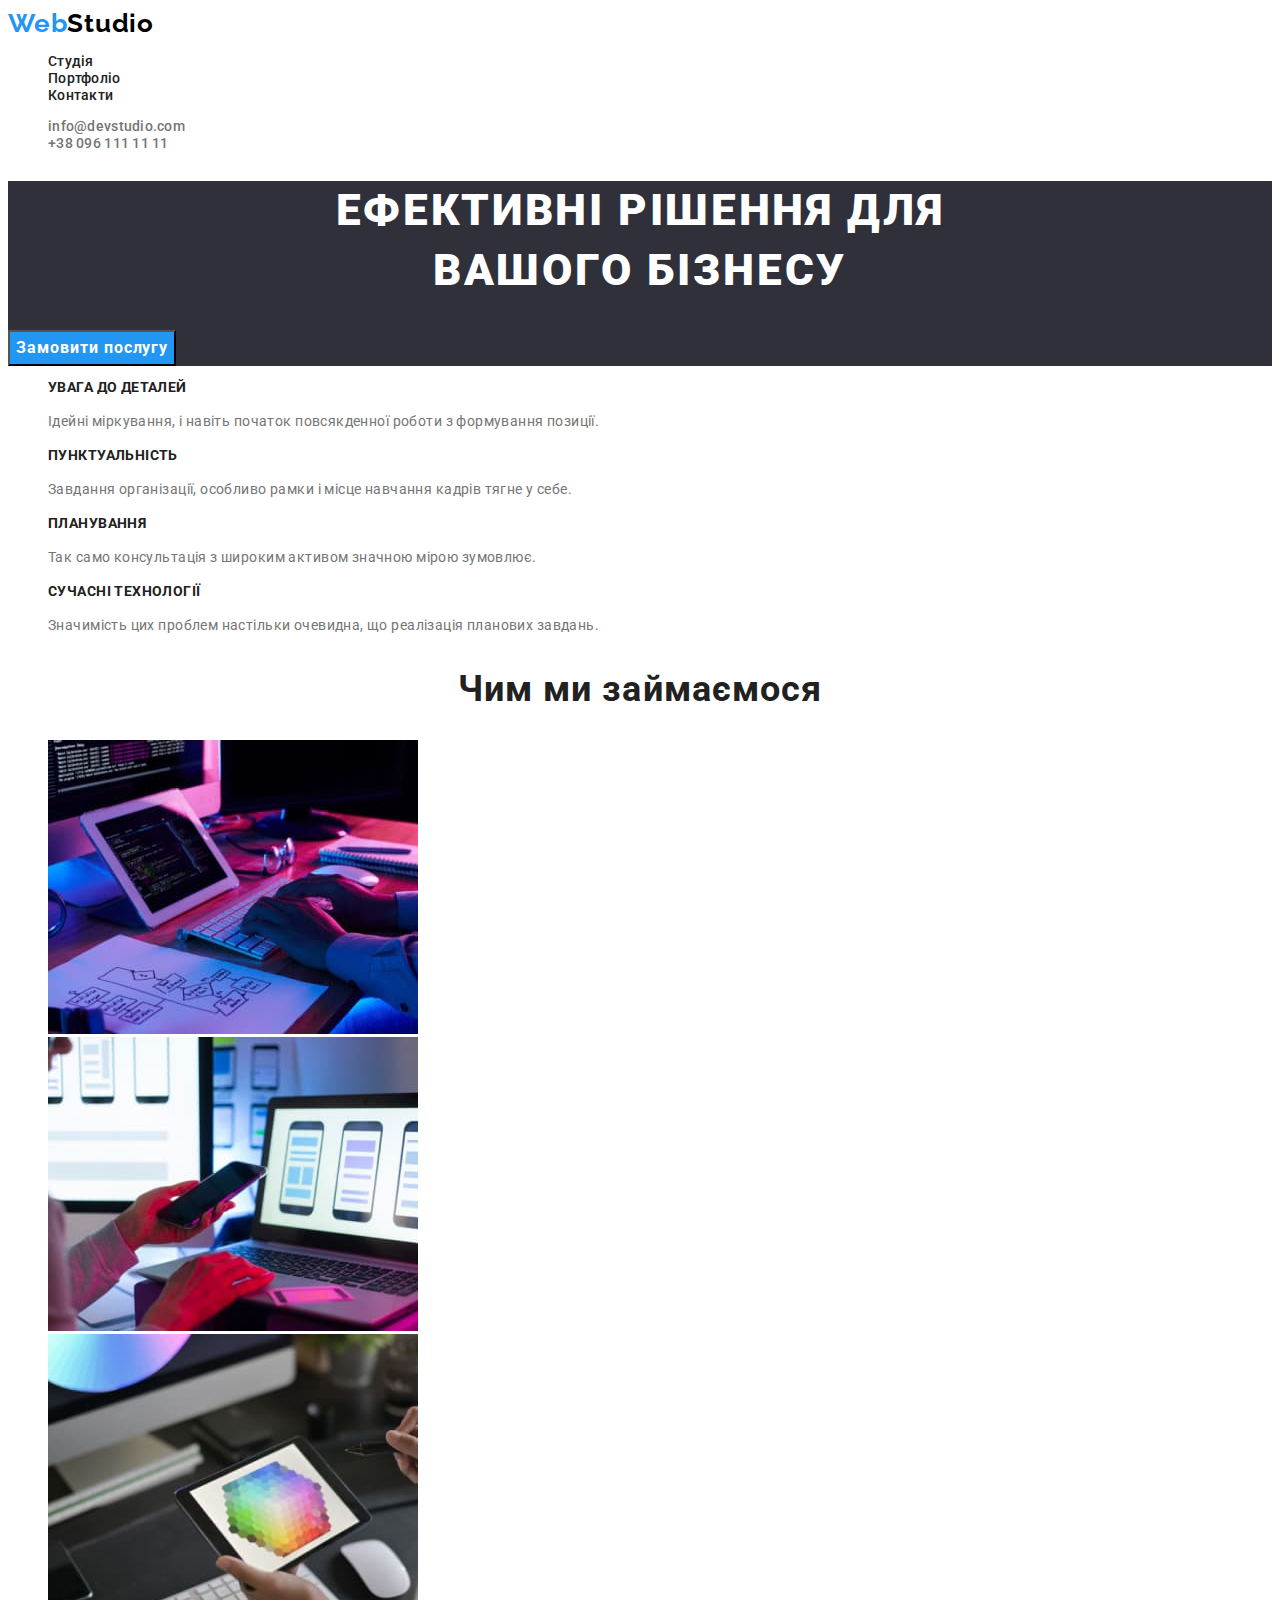
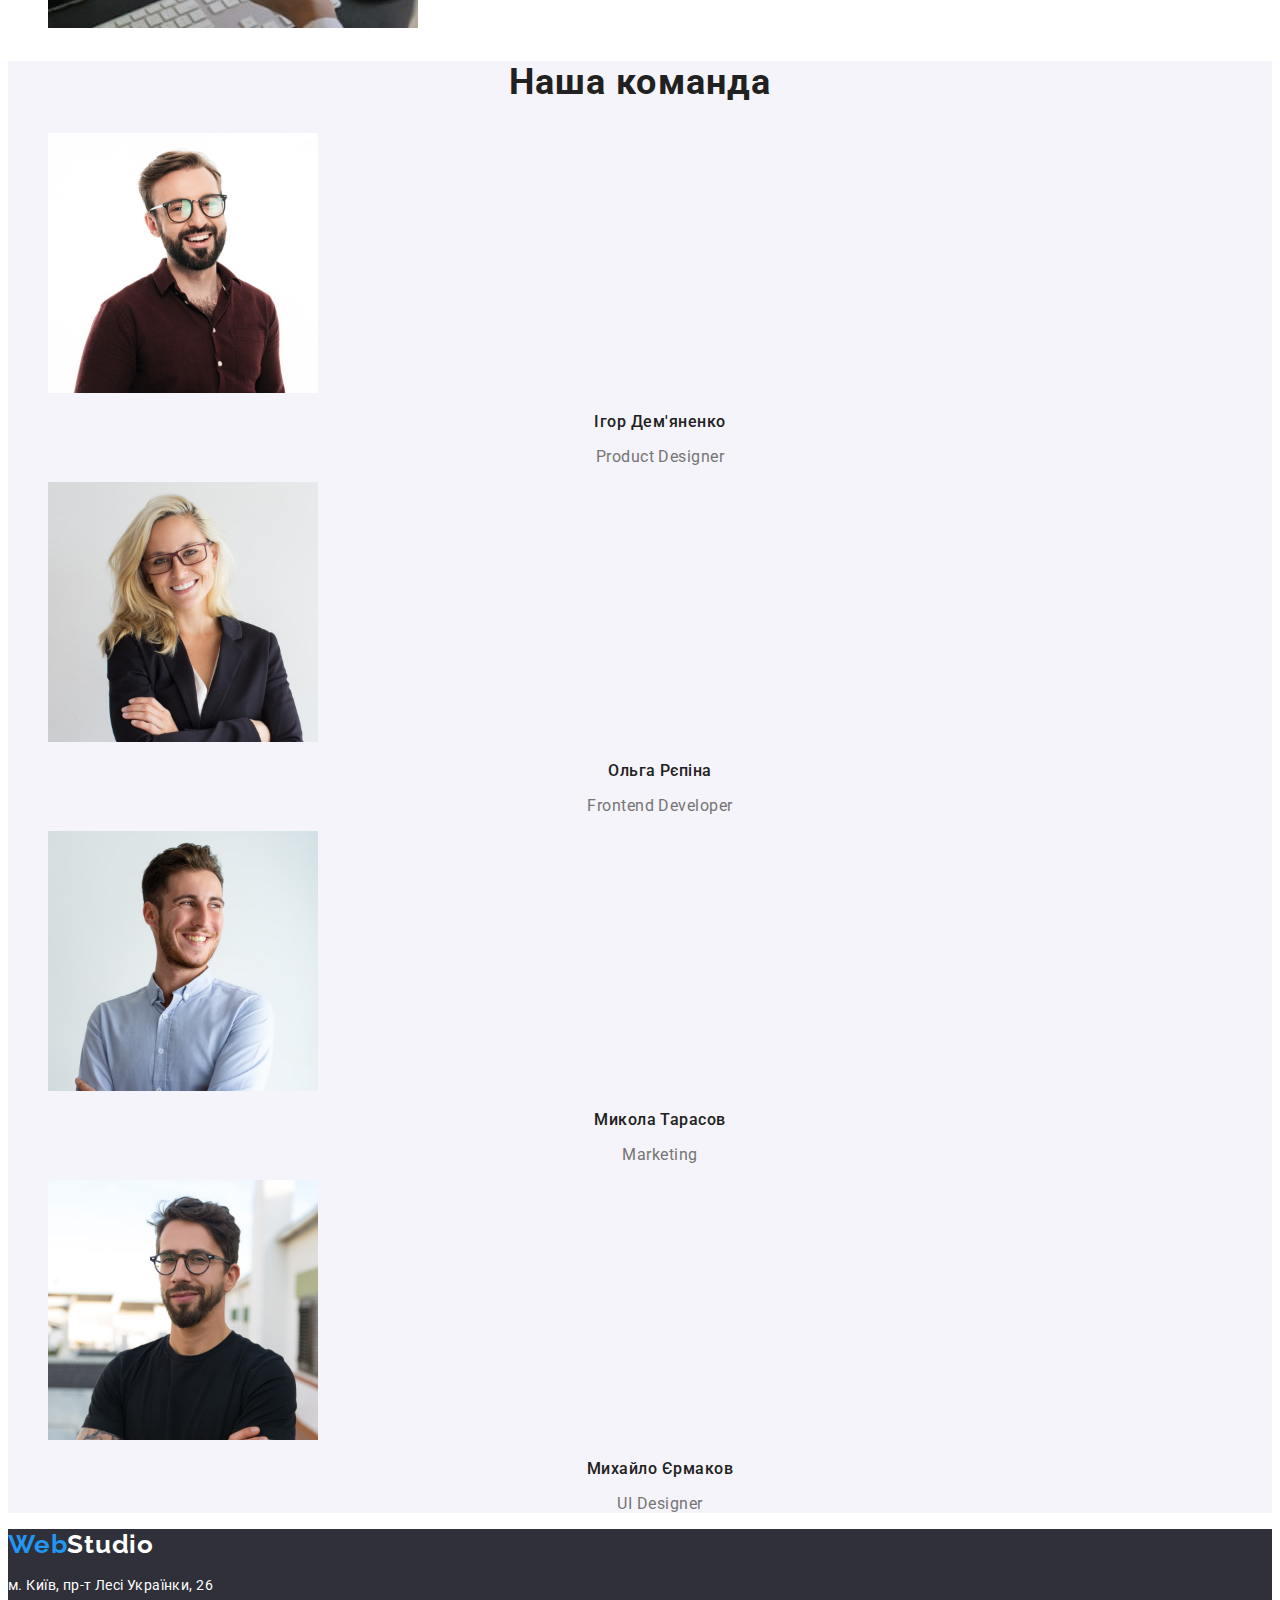
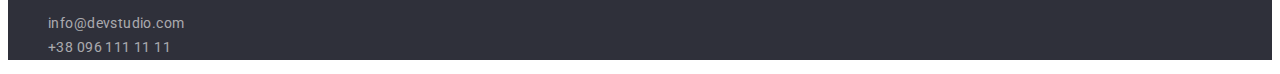
==== index.html @ 92febed6 "Start" ====
<!DOCTYPE html>
<html lang="uk">
  <head>
    <meta charset="UTF-8" />
    <meta http-equiv="X-UA-Compatible" content="IE=edge" />
    <meta name="viewport" content="width=device-width, initial-scale=1.0" />
    <title>Студія</title>
    <link rel="preconnect" href="https://fonts.googleapis.com" />
    <link rel="preconnect" href="https://fonts.gstatic.com" crossorigin />
    <link
      href="https://fonts.googleapis.com/css2?family=Raleway:wght@700&family=Roboto:wght@400;500;700;900&display=swap"
      rel="stylesheet" />
    <link rel="stylesheet" href="./css/styles.css" />
  </head>

  <body>
    <header class="page-header">
      <a href="./index.html" class="logo link-none"
        >Web<span class="logo-header">Studio</span></a
      >
      <nav>
        <ul class="list-none">
          <li>
            <a href="./index.html" class="menu-link link-none">Студія</a>
          </li>
          <li>
            <a href="./portfolio.html" class="menu-link link-none">Портфоліо</a>
          </li>
          <li>
            <a href="" class="menu-link link-none">Контакти</a>
          </li>
        </ul>
      </nav>
      <ul class="list-none">
        <li>
          <a href="mailto:info@devstudio.com" class="header-address link-none"
            >info@devstudio.com</a
          >
        </li>
        <li>
          <a href="tel:+380961111111" class="header-address link-none"
            >+38 096 111 11 11</a
          >
        </li>
      </ul>
    </header>
    <main class="all-background">
      <!--Hero-->
      <section class="hero">
        <h1 class="hero-title">Ефективні рішення для<br />вашого бізнесу</h1>
        <button type="button" class="btn">Замовити послугу</button>
      </section>
      <!--Advantages-->
      <section>
        <h2 class="subject caption-hiden">Переваги</h2>
        <ul class="list-none">
          <li>
            <h3 class="heading">УВАГА ДО ДЕТАЛЕЙ</h3>
            <p class="bs-txt">
              Ідейні міркування, і навіть початок повсякденної роботи з
              формування позиції.
            </p>
          </li>
          <li>
            <h3 class="heading">ПУНКТУАЛЬНІСТЬ</h3>
            <p class="bs-txt">
              Завдання організації, особливо рамки і місце навчання кадрів тягне
              у себе.
            </p>
          </li>
          <li>
            <h3 class="heading">ПЛАНУВАННЯ</h3>
            <p class="bs-txt">
              Так само консультація з широким активом значною мірою зумовлює.
            </p>
          </li>
          <li>
            <h3 class="heading">СУЧАСНІ ТЕХНОЛОГІЇ</h3>
            <p class="bs-txt">
              Значимість цих проблем настільки очевидна, що реалізація планових
              завдань.
            </p>
          </li>
        </ul>
      </section>
      <!--What are we doing-->
      <section>
        <h2 class="subject">Чим ми займаємося</h2>
        <ul class="list-none">
          <li>
            <a href="" class="link-none">
              <img
                src="./images/box1.jpg"
                alt="Розробка програм"
                width="370"
                height="294" />
            </a>
          </li>
          <li>
            <a href="" class="link-none">
              <img
                src="./images/box2.jpg"
                alt="Дизайн та верстка"
                width="370"
                height="294" />
            </a>
          </li>
          <li>
            <a href="" class="link-none">
              <img
                src="./images/box3.jpg"
                alt="Створення оригінальних стилів"
                width="370"
                height="294" />
            </a>
          </li>
        </ul>
      </section>
      <!--Our team-->
      <section class="team">
        <h2 class="subject">Наша команда</h2>
        <ul class="list-none">
          <li>
            <a href="" class="link-none">
              <img
                src="./images/demianenko.jpg"
                alt="Дизайнер проекту Ігор Дем'яненко"
                width="270"
                height="260" />
            </a>
            <h3 class="fio">Ігор Дем'яненко</h3>
            <p class="txt" lang="en">Product Designer</p>
          </li>
          <li>
            <a href="" class="link-none">
              <img
                src="./images/repina.jpg"
                alt="Розробник Ольга Рєпіна"
                width="270"
                height="260" />
            </a>
            <h3 class="fio">Ольга Рєпіна</h3>
            <p class="txt" lang="en">Frontend Developer</p>
          </li>
          <li>
            <a href="" class="link-none">
              <img
                src="./images/tarasov.jpg"
                alt="Маркетолог Микола Тарасов"
                width="270"
                height="260" />
            </a>
            <h3 class="fio">Микола Тарасов</h3>
            <p class="txt" lang="en">Marketing</p>
          </li>
          <li>
            <a href="" class="link-none">
              <img
                src="./images/ermakov.jpg"
                alt="Дизайнер інтерфейсу Михайло Єрмаков"
                width="270"
                height="260" />
            </a>
            <h3 class="fio">Михайло Єрмаков</h3>
            <p class="txt" lang="en">UI Designer</p>
          </li>
        </ul>
      </section>
    </main>
    <footer class="page-footer">
      <a href="./index.html" class="logo link-none"
        >Web<span class="logo-footer">Studio</span></a
      >
      <address>
        <p class="footer-text">м. Київ, пр-т Лесі Українки, 26</p>
        <ul class="list-none">
          <li>
            <a href="mailto:info@devstudio.com" class="footer-link link-none"
              >info@devstudio.com</a
            >
          </li>
          <li>
            <a href="tel:+380961111111" class="footer-link link-none"
              >+38 096 111 11 11</a
            >
          </li>
        </ul>
      </address>
    </footer>
  </body>
</html>
---- css/styles.css ----
:root {
  /* text color */
  --text-color: #757575;
  --text-title-color: #212121;
  --text-alternative-color: #2196f3;
  --text-secondary-alternative-color: #ffffff;
  /* logo color */
  --logo-first-color: #2196f3;
  --logo-secondary-color: #000000;
  --logo-alternative-color: #ffffff;
  /* button color */
  --btn-text-color: #212121;
  --btn-text-alternative-color: #ffffff;
  --btn-background-color: #f5f4fa;
  --btn-background-secondary-color: #2196f3;
  /* link color */
  --link-color: #212121;
  --link-secondary-color: #757575;
  --link-alternative-color: #2196f3;
  --link-secondary-alternative-color: rgba(255, 255, 255, 0.6);
  /* background color */
  --background-color: #ffffff;
  --footer-background-color: #2f303a;
  --team-background-color: #f5f4fa;
}

.list-none {
  list-style: none;
}

.bs-txt {
  line-height: 1.71;
  letter-spacing: 0.03em;
}

.link-none {
  text-decoration: none;
}

body {
  font-family: 'Roboto', sans-serif;
  font-size: 14px;

  color: var(--text-color);
  background-color: var(--background-color);
}

/* Section Header */
.logo {
  font-family: 'Raleway', sans-serif;
  font-weight: 700;
  font-size: 26px;
  line-height: 1.19;
  letter-spacing: 0.03em;

  color: var(--logo-first-color);
}

.logo-header {
  color: var(--logo-secondary-color);
}

.logo-footer {
  color: var(--logo-alternative-color);
}

.menu-link {
  font-weight: 500;
  line-height: 1.14;
  letter-spacing: 0.02em;

  color: var(--link-color);
}

.menu-link:hover,
.menu-link:focus {
  color: var(--link-alternative-color);
}

.header-address {
  font-weight: 500;
  line-height: 1.14;
  letter-spacing: 0.02em;

  color: var(--link-secondary-color);
}

.header-address:hover,
.header-address:focus {
  color: var(--link-alternative-color);
}

/* Section body index.html */
.hero {
  background-color: var(--footer-background-color);
}

.hero-title {
  font-weight: 900;
  font-size: 44px;
  line-height: 1.36;
  letter-spacing: 0.06em;
  text-align: center;
  text-transform: uppercase;

  color: var(--text-secondary-alternative-color);
}

.btn {
  cursor: pointer;

  font-family: inherit;
  font-weight: 700;
  font-size: 16px;
  line-height: 1.88;
  letter-spacing: 0.06em;
  text-align: center;

  color: var(--btn-text-alternative-color);
  background-color: var(--btn-background-secondary-color);
}

.btn:hover,
.btn:focus {
  color: var(--btn-text-color);
  background-color: var(--btn-background-color);
}

.caption-hiden {
  display: none;
}

.subject {
  font-size: 36px;
  line-height: 1.17;
  text-align: center;
}

.heading {
  font-size: 14px;
  line-height: 1.14;
  text-transform: uppercase;
}

.subject,
.heading {
  font-weight: 700;
  letter-spacing: 0.03em;
}

.fio {
  font-weight: 500;
}

.fio,
.txt {
  font-size: 16px;
  line-height: 1.19;
  letter-spacing: 0.03em;
  text-align: center;
}

.subject,
.heading,
.fio {
  color: var(--text-title-color);
}

.team {
  background-color: var(--team-background-color);
}

/* Section body portfolio.html */
.btn-portfolio {
  cursor: pointer;

  font-family: inherit;
  font-weight: 500;
  font-size: 16px;
  line-height: 1.62;
  letter-spacing: 0.03em;
  text-align: center;

  color: var(--btn-text-color);
  background-color: var(--btn-background-color);
}

.btn-portfolio:hover,
.btn-portfolio:focus {
  color: var(--btn-text-alternative-color);
  background-color: var(--btn-background-secondary-color);
}

.card-caption {
  font-weight: 700;
  font-size: 18px;
  line-height: 2;
  letter-spacing: 0.06em;
  color: var(--text-title-color);
}

.card-txt {
  font-size: 16px;
  line-height: 1.88;
  letter-spacing: 0.03em;
}

/* Section Footer */
.page-footer {
  background-color: var(--footer-background-color);
}

.footer-text {
  font-style: normal;
  line-height: 1.71;
  letter-spacing: 0.03em;

  color: var(--text-secondary-alternative-color);
}

.footer-link {
  font-style: normal;
  line-height: 1.71;
  letter-spacing: 0.03em;

  color: var(--link-secondary-alternative-color);
}

.footer-link:hover,
.footer-link:focus {
  color: var(--link-alternative-color);
}
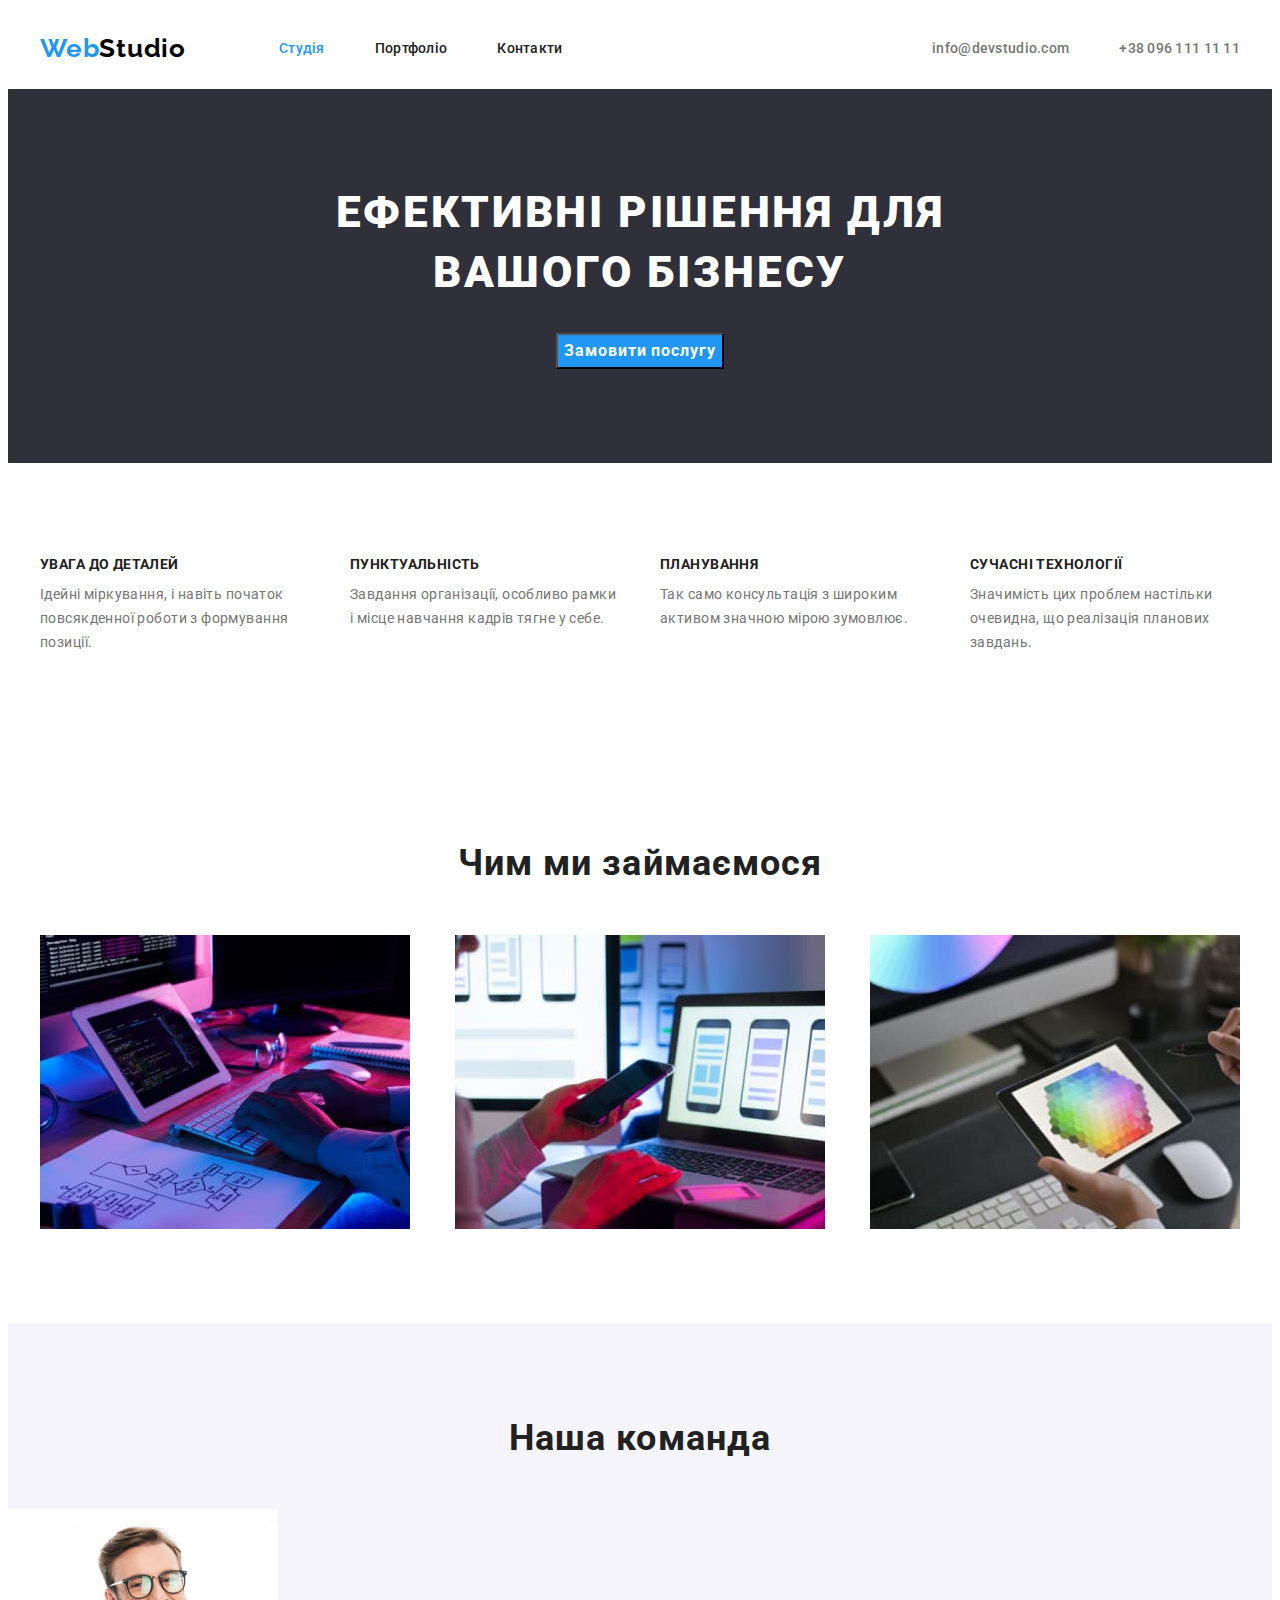
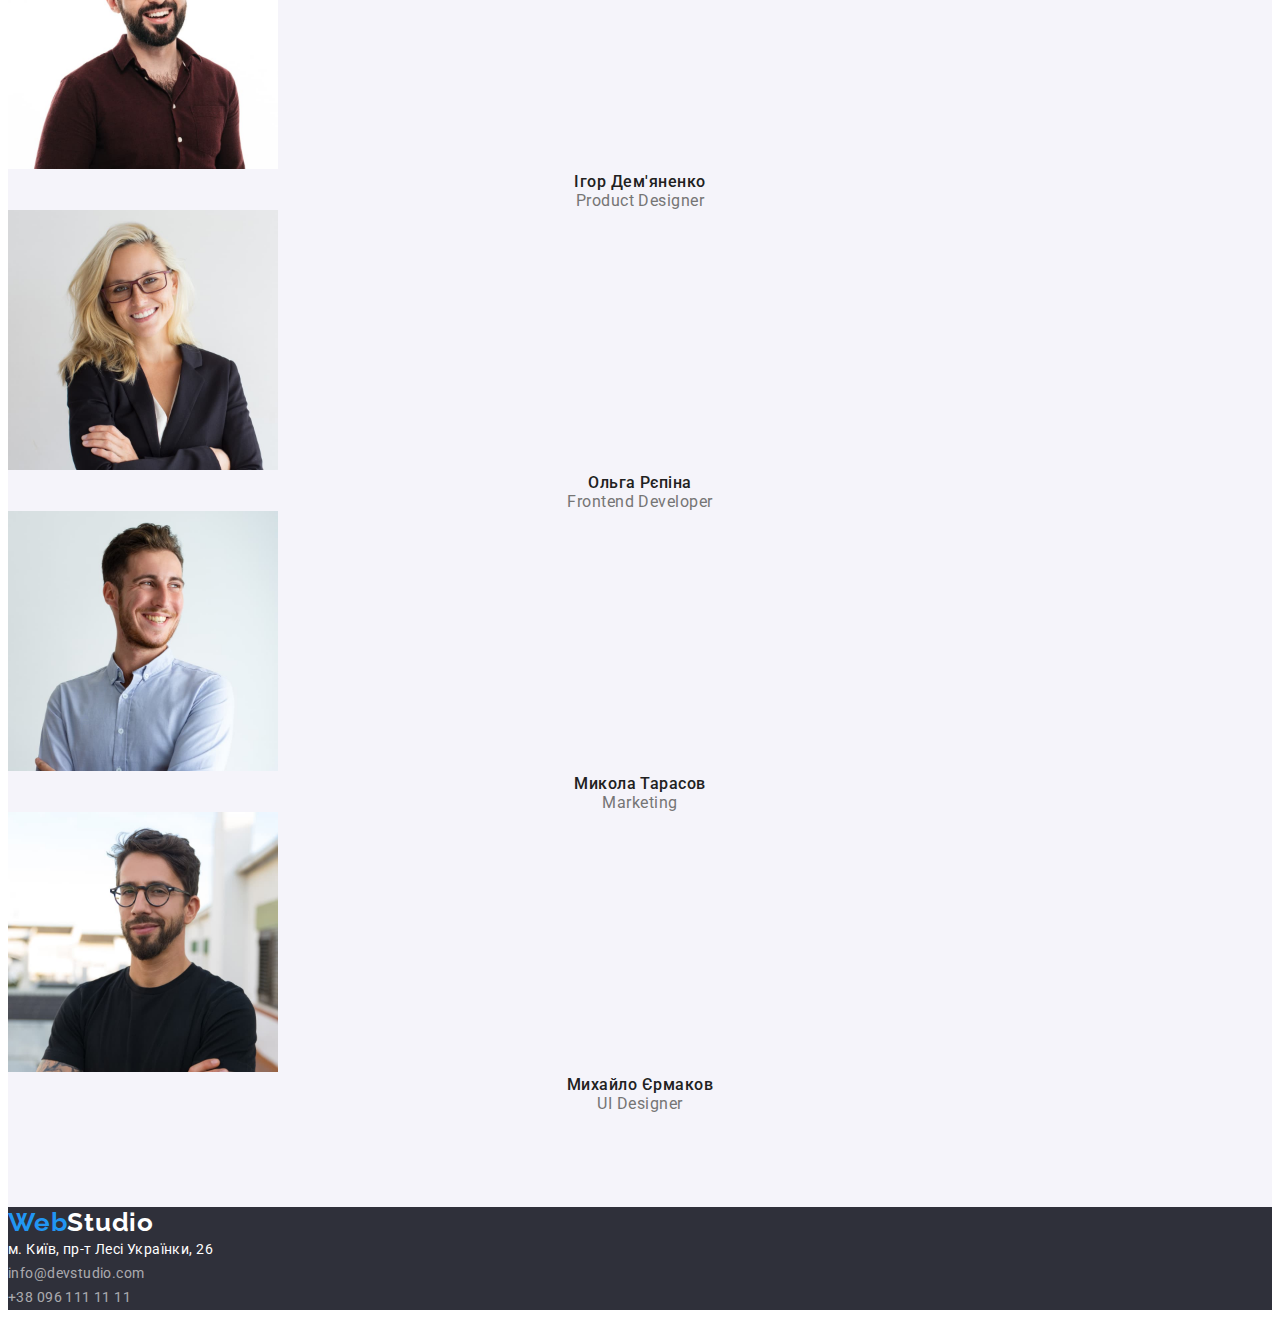
==== commit 843311a4: "start" ====
--- a/index.html
+++ b/index.html
@@ -1,80 +1,84 @@
 <!DOCTYPE html>
 <html lang="uk">
-  <head>
-    <meta charset="UTF-8" />
-    <meta http-equiv="X-UA-Compatible" content="IE=edge" />
-    <meta name="viewport" content="width=device-width, initial-scale=1.0" />
-    <title>Студія</title>
-    <link rel="preconnect" href="https://fonts.googleapis.com" />
-    <link rel="preconnect" href="https://fonts.gstatic.com" crossorigin />
-    <link
-      href="https://fonts.googleapis.com/css2?family=Raleway:wght@700&family=Roboto:wght@400;500;700;900&display=swap"
-      rel="stylesheet" />
-    <link rel="stylesheet" href="./css/styles.css" />
-  </head>
 
-  <body>
-    <header class="page-header">
-      <a href="./index.html" class="logo link-none"
-        >Web<span class="logo-header">Studio</span></a
-      >
+<head>
+  <meta charset="UTF-8" />
+  <meta http-equiv="X-UA-Compatible" content="IE=edge" />
+  <meta name="viewport" content="width=device-width, initial-scale=1.0" />
+  <title>Студія</title>
+  <link rel="preconnect" href="https://fonts.googleapis.com" />
+  <link rel="preconnect" href="https://fonts.gstatic.com" crossorigin />
+  <link href="https://fonts.googleapis.com/css2?family=Raleway:wght@700&family=Roboto:wght@400;500;700;900&display=swap"
+    rel="stylesheet" />
+
+  <link rel="stylesheet" href="https://cdnjs.cloudflare.com/ajax/libs/modern-normalize/1.1.0/modern-normalize.min.css"
+    integrity="sha512-wpPYUAdjBVSE4KJnH1VR1HeZfpl1ub8YT/NKx4PuQ5NmX2tKuGu6U/JRp5y+Y8XG2tV+wKQpNHVUX03MfMFn9Q=="
+    crossorigin="anonymous" referrerpolicy="no-referrer" />
+
+  <link rel="stylesheet" href="./css/styles.css" />
+</head>
+
+<body>
+  <header class="page-header">
+    <div class="container">
+      <a href="./index.html" class="logo link-none">Web<span class="logo-header">Studio</span></a>
       <nav>
-        <ul class="list-none">
-          <li>
-            <a href="./index.html" class="menu-link link-none">Студія</a>
+        <ul class="nav-list list-none">
+          <li class="item">
+            <a href="./index.html" class="current menu-link link-none">Студія</a>
           </li>
-          <li>
+          <li class="item">
             <a href="./portfolio.html" class="menu-link link-none">Портфоліо</a>
           </li>
-          <li>
+          <li class="item">
             <a href="" class="menu-link link-none">Контакти</a>
           </li>
         </ul>
       </nav>
-      <ul class="list-none">
-        <li>
-          <a href="mailto:info@devstudio.com" class="header-address link-none"
-            >info@devstudio.com</a
-          >
+      <ul class="list list-none">
+        <li class="item">
+          <a href="mailto:info@devstudio.com" class="header-address link-none">info@devstudio.com</a>
         </li>
-        <li>
-          <a href="tel:+380961111111" class="header-address link-none"
-            >+38 096 111 11 11</a
-          >
+        <li class="item">
+          <a href="tel:+380961111111" class="header-address link-none">+38 096 111 11 11</a>
         </li>
       </ul>
-    </header>
-    <main class="all-background">
-      <!--Hero-->
-      <section class="hero">
+    </div>
+  </header>
+  <main class="all-background">
+    <!--Hero-->
+    <section class="hero section">
+      <div class="container">
         <h1 class="hero-title">Ефективні рішення для<br />вашого бізнесу</h1>
         <button type="button" class="btn">Замовити послугу</button>
-      </section>
-      <!--Advantages-->
-      <section>
+      </div>
+    </section>
+    <!--Advantages-->
+    <section class="section">
+      <div class="container">
         <h2 class="subject caption-hiden">Переваги</h2>
-        <ul class="list-none">
-          <li>
+        <ul class="adv-list  list-none">
+          <li class="item">
             <h3 class="heading">УВАГА ДО ДЕТАЛЕЙ</h3>
             <p class="bs-txt">
               Ідейні міркування, і навіть початок повсякденної роботи з
               формування позиції.
             </p>
           </li>
-          <li>
+          <li class="item">
             <h3 class="heading">ПУНКТУАЛЬНІСТЬ</h3>
             <p class="bs-txt">
               Завдання організації, особливо рамки і місце навчання кадрів тягне
               у себе.
             </p>
           </li>
-          <li>
+          <li class="item">
             <h3 class="heading">ПЛАНУВАННЯ</h3>
             <p class="bs-txt">
               Так само консультація з широким активом значною мірою зумовлює.
             </p>
           </li>
-          <li>
+          <li class="item">
             <h3 class="heading">СУЧАСНІ ТЕХНОЛОГІЇ</h3>
             <p class="bs-txt">
               Значимість цих проблем настільки очевидна, що реалізація планових
@@ -82,110 +86,80 @@
             </p>
           </li>
         </ul>
-      </section>
-      <!--What are we doing-->
-      <section>
+      </div>
+    </section>
+    <!--What are we doing-->
+    <section class="section">
+      <div class="container">
         <h2 class="subject">Чим ми займаємося</h2>
-        <ul class="list-none">
-          <li>
+        <ul class="do-list list-none">
+          <li class="item">
             <a href="" class="link-none">
-              <img
-                src="./images/box1.jpg"
-                alt="Розробка програм"
-                width="370"
-                height="294" />
+              <img class="picture" src="./images/box1.jpg" alt="Розробка програм" width="370" height="294" />
             </a>
           </li>
-          <li>
-            <a href="" class="link-none">
-              <img
-                src="./images/box2.jpg"
-                alt="Дизайн та верстка"
-                width="370"
-                height="294" />
+          <li class="item">
+            <a href="#" class="link-none">
+              <img src="./images/box2.jpg" alt="Дизайн та верстка" width="370" height="294" />
             </a>
           </li>
-          <li>
+          <li class="item">
             <a href="" class="link-none">
-              <img
-                src="./images/box3.jpg"
-                alt="Створення оригінальних стилів"
-                width="370"
-                height="294" />
+              <img src="./images/box3.jpg" alt="Створення оригінальних стилів" width="370" height="294" />
             </a>
           </li>
         </ul>
-      </section>
-      <!--Our team-->
-      <section class="team">
-        <h2 class="subject">Наша команда</h2>
-        <ul class="list-none">
-          <li>
-            <a href="" class="link-none">
-              <img
-                src="./images/demianenko.jpg"
-                alt="Дизайнер проекту Ігор Дем'яненко"
-                width="270"
-                height="260" />
-            </a>
-            <h3 class="fio">Ігор Дем'яненко</h3>
-            <p class="txt" lang="en">Product Designer</p>
-          </li>
-          <li>
-            <a href="" class="link-none">
-              <img
-                src="./images/repina.jpg"
-                alt="Розробник Ольга Рєпіна"
-                width="270"
-                height="260" />
-            </a>
-            <h3 class="fio">Ольга Рєпіна</h3>
-            <p class="txt" lang="en">Frontend Developer</p>
-          </li>
-          <li>
-            <a href="" class="link-none">
-              <img
-                src="./images/tarasov.jpg"
-                alt="Маркетолог Микола Тарасов"
-                width="270"
-                height="260" />
-            </a>
-            <h3 class="fio">Микола Тарасов</h3>
-            <p class="txt" lang="en">Marketing</p>
-          </li>
-          <li>
-            <a href="" class="link-none">
-              <img
-                src="./images/ermakov.jpg"
-                alt="Дизайнер інтерфейсу Михайло Єрмаков"
-                width="270"
-                height="260" />
-            </a>
-            <h3 class="fio">Михайло Єрмаков</h3>
-            <p class="txt" lang="en">UI Designer</p>
-          </li>
-        </ul>
-      </section>
-    </main>
-    <footer class="page-footer">
-      <a href="./index.html" class="logo link-none"
-        >Web<span class="logo-footer">Studio</span></a
-      >
-      <address>
-        <p class="footer-text">м. Київ, пр-т Лесі Українки, 26</p>
-        <ul class="list-none">
-          <li>
-            <a href="mailto:info@devstudio.com" class="footer-link link-none"
-              >info@devstudio.com</a
-            >
-          </li>
-          <li>
-            <a href="tel:+380961111111" class="footer-link link-none"
-              >+38 096 111 11 11</a
-            >
-          </li>
-        </ul>
-      </address>
-    </footer>
-  </body>
-</html>
+      </div>
+    </section>
+    <!--Our team-->
+    <section class="section team">
+      <h2 class="subject">Наша команда</h2>
+      <ul class="list-none">
+        <li>
+          <a href="" class="link-none">
+            <img src="./images/demianenko.jpg" alt="Дизайнер проекту Ігор Дем'яненко" width="270" height="260" />
+          </a>
+          <h3 class="fio">Ігор Дем'яненко</h3>
+          <p class="txt" lang="en">Product Designer</p>
+        </li>
+        <li>
+          <a href="" class="link-none">
+            <img src="./images/repina.jpg" alt="Розробник Ольга Рєпіна" width="270" height="260" />
+          </a>
+          <h3 class="fio">Ольга Рєпіна</h3>
+          <p class="txt" lang="en">Frontend Developer</p>
+        </li>
+        <li>
+          <a href="" class="link-none">
+            <img src="./images/tarasov.jpg" alt="Маркетолог Микола Тарасов" width="270" height="260" />
+          </a>
+          <h3 class="fio">Микола Тарасов</h3>
+          <p class="txt" lang="en">Marketing</p>
+        </li>
+        <li>
+          <a href="" class="link-none">
+            <img src="./images/ermakov.jpg" alt="Дизайнер інтерфейсу Михайло Єрмаков" width="270" height="260" />
+          </a>
+          <h3 class="fio">Михайло Єрмаков</h3>
+          <p class="txt" lang="en">UI Designer</p>
+        </li>
+      </ul>
+    </section>
+  </main>
+  <footer class="page-footer">
+    <a href="./index.html" class="logo link-none">Web<span class="logo-footer">Studio</span></a>
+    <address>
+      <p class="footer-text">м. Київ, пр-т Лесі Українки, 26</p>
+      <ul class="list-none">
+        <li>
+          <a href="mailto:info@devstudio.com" class="footer-link link-none">info@devstudio.com</a>
+        </li>
+        <li>
+          <a href="tel:+380961111111" class="footer-link link-none">+38 096 111 11 11</a>
+        </li>
+      </ul>
+    </address>
+  </footer>
+</body>
+
+</html>--- a/css/styles.css
+++ b/css/styles.css
@@ -22,6 +22,8 @@
   --background-color: #ffffff;
   --footer-background-color: #2f303a;
   --team-background-color: #f5f4fa;
+  /* gap */
+  --gap-width: 30px;
 }
 
 .list-none {
@@ -45,7 +47,52 @@
   background-color: var(--background-color);
 }
 
+h1,
+h2,
+h3,
+ul,
+p {
+  padding: 0;
+  margin: 0;
+}
+
+.container {
+  width: 1200px;
+  padding-left: 15px;
+  padding-right: 15px;
+  margin-left: auto;
+  margin-right: auto;
+}
+
+.nav-list {
+  display: flex;
+  margin-left: 93px;
+}
+
+.page-header .list {
+  display: flex;
+  margin-left: auto;
+}
+
+.page-header .list > .item + .item {
+  margin-left: 50px;
+}
 /* Section Header */
+.page-header .container {
+  display: flex;
+  align-items: center;
+}
+
+.nav-list > .item {
+  display: block;
+  padding-top: 32px;
+  padding-bottom: 32px;
+}
+
+.nav-list > .item + .item {
+  margin-left: 50px;
+}
+
 .logo {
   font-family: 'Raleway', sans-serif;
   font-weight: 700;
@@ -77,6 +124,15 @@
   color: var(--link-alternative-color);
 }
 
+.menu-link.current {
+  color: var(--link-alternative-color);
+}
+
+.menu-link.current:hover,
+.menu-link.current:focus {
+  color: var(--link-color);
+}
+
 .header-address {
   font-weight: 500;
   line-height: 1.14;
@@ -91,11 +147,22 @@
 }
 
 /* Section body index.html */
+.section {
+  padding-top: 94px;
+  padding-bottom: 94px;
+}
+
 .hero {
   background-color: var(--footer-background-color);
 }
 
+.hero > .container {
+  text-align: center;
+}
+
 .hero-title {
+  margin-bottom: 30px;
+
   font-weight: 900;
   font-size: 44px;
   line-height: 1.36;
@@ -127,16 +194,30 @@
 }
 
 .caption-hiden {
-  display: none;
+  /* display: none; */
+  position: absolute;
+  width: 1px;
+  height: 1px;
+  margin: -1px;
+  border: 0;
+  padding: 0;
+  white-space: nowrap;
+  clip-path: inset(100%);
+  clip: rect(0 0 0 0);
+  overflow: hidden;
 }
 
 .subject {
+  margin-bottom: 50px;
+
   font-size: 36px;
   line-height: 1.17;
   text-align: center;
 }
 
 .heading {
+  margin-bottom: 10px;
+
   font-size: 14px;
   line-height: 1.14;
   text-transform: uppercase;
@@ -164,6 +245,24 @@
 .heading,
 .fio {
   color: var(--text-title-color);
+}
+
+.adv-list,
+.do-list {
+  display: flex;
+  justify-content: space-between;
+}
+
+.adv-list > .item {
+  width: 270px;
+}
+
+.do-list .item {
+  font-size: 0;
+}
+
+.do-list .picture {
+  font-size: 14px;
 }
 
 .team {
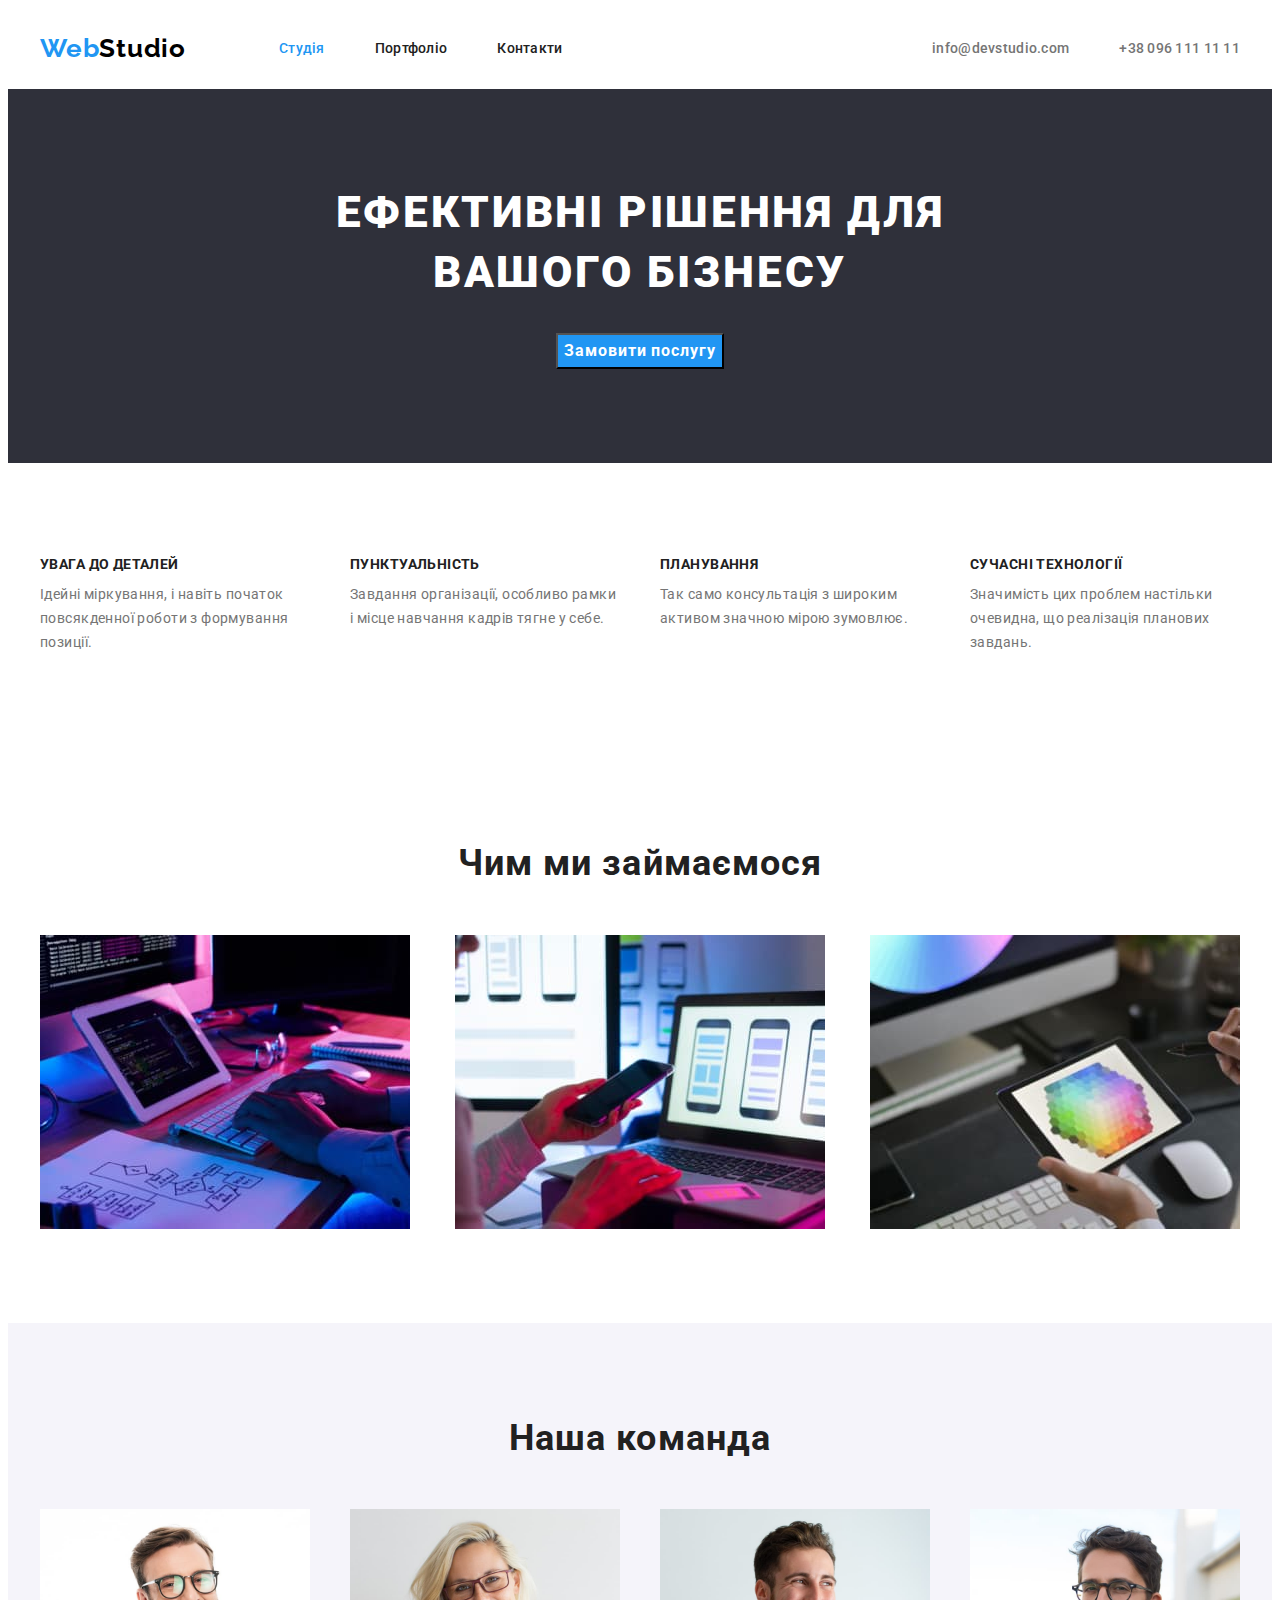
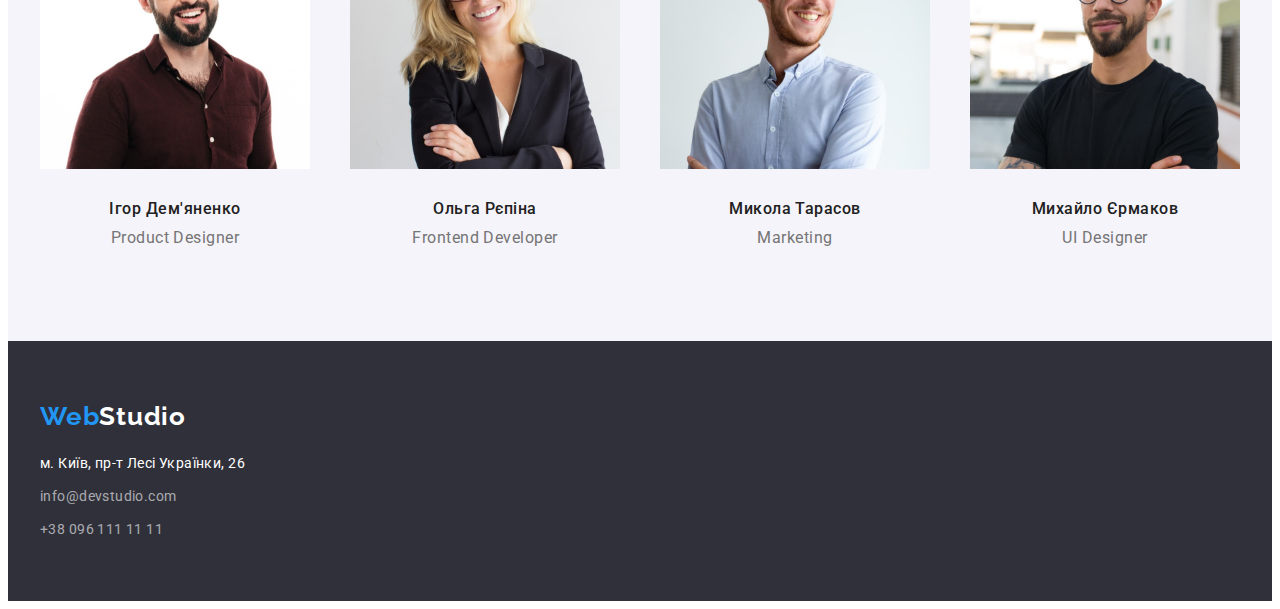
==== commit c0c06d68: "second" ====
--- a/index.html
+++ b/index.html
@@ -1,165 +1,220 @@
 <!DOCTYPE html>
 <html lang="uk">
+  <head>
+    <meta charset="UTF-8" />
+    <meta http-equiv="X-UA-Compatible" content="IE=edge" />
+    <meta name="viewport" content="width=device-width, initial-scale=1.0" />
+    <title>Студія</title>
+    <link rel="preconnect" href="https://fonts.googleapis.com" />
+    <link rel="preconnect" href="https://fonts.gstatic.com" crossorigin />
+    <link
+      href="https://fonts.googleapis.com/css2?family=Raleway:wght@700&family=Roboto:wght@400;500;700;900&display=swap"
+      rel="stylesheet" />
 
-<head>
-  <meta charset="UTF-8" />
-  <meta http-equiv="X-UA-Compatible" content="IE=edge" />
-  <meta name="viewport" content="width=device-width, initial-scale=1.0" />
-  <title>Студія</title>
-  <link rel="preconnect" href="https://fonts.googleapis.com" />
-  <link rel="preconnect" href="https://fonts.gstatic.com" crossorigin />
-  <link href="https://fonts.googleapis.com/css2?family=Raleway:wght@700&family=Roboto:wght@400;500;700;900&display=swap"
-    rel="stylesheet" />
+    <link
+      rel="stylesheet"
+      href="https://cdnjs.cloudflare.com/ajax/libs/modern-normalize/1.1.0/modern-normalize.min.css"
+      integrity="sha512-wpPYUAdjBVSE4KJnH1VR1HeZfpl1ub8YT/NKx4PuQ5NmX2tKuGu6U/JRp5y+Y8XG2tV+wKQpNHVUX03MfMFn9Q=="
+      crossorigin="anonymous"
+      referrerpolicy="no-referrer" />
 
-  <link rel="stylesheet" href="https://cdnjs.cloudflare.com/ajax/libs/modern-normalize/1.1.0/modern-normalize.min.css"
-    integrity="sha512-wpPYUAdjBVSE4KJnH1VR1HeZfpl1ub8YT/NKx4PuQ5NmX2tKuGu6U/JRp5y+Y8XG2tV+wKQpNHVUX03MfMFn9Q=="
-    crossorigin="anonymous" referrerpolicy="no-referrer" />
+    <link rel="stylesheet" href="./css/styles.css" />
+  </head>
 
-  <link rel="stylesheet" href="./css/styles.css" />
-</head>
-
-<body>
-  <header class="page-header">
-    <div class="container">
-      <a href="./index.html" class="logo link-none">Web<span class="logo-header">Studio</span></a>
-      <nav>
-        <ul class="nav-list list-none">
+  <body>
+    <header class="page-header">
+      <div class="container">
+        <a href="./index.html" class="logo link-none"
+          >Web<span class="logo-header">Studio</span></a
+        >
+        <nav>
+          <ul class="nav-list list-none">
+            <li class="item">
+              <a href="./index.html" class="current menu-link link-none"
+                >Студія</a
+              >
+            </li>
+            <li class="item">
+              <a href="./portfolio.html" class="menu-link link-none"
+                >Портфоліо</a
+              >
+            </li>
+            <li class="item">
+              <a href="" class="menu-link link-none">Контакти</a>
+            </li>
+          </ul>
+        </nav>
+        <ul class="list list-none">
           <li class="item">
-            <a href="./index.html" class="current menu-link link-none">Студія</a>
+            <a href="mailto:info@devstudio.com" class="header-address link-none"
+              >info@devstudio.com</a
+            >
           </li>
           <li class="item">
-            <a href="./portfolio.html" class="menu-link link-none">Портфоліо</a>
-          </li>
-          <li class="item">
-            <a href="" class="menu-link link-none">Контакти</a>
-          </li>
-        </ul>
-      </nav>
-      <ul class="list list-none">
-        <li class="item">
-          <a href="mailto:info@devstudio.com" class="header-address link-none">info@devstudio.com</a>
-        </li>
-        <li class="item">
-          <a href="tel:+380961111111" class="header-address link-none">+38 096 111 11 11</a>
-        </li>
-      </ul>
-    </div>
-  </header>
-  <main class="all-background">
-    <!--Hero-->
-    <section class="hero section">
-      <div class="container">
-        <h1 class="hero-title">Ефективні рішення для<br />вашого бізнесу</h1>
-        <button type="button" class="btn">Замовити послугу</button>
-      </div>
-    </section>
-    <!--Advantages-->
-    <section class="section">
-      <div class="container">
-        <h2 class="subject caption-hiden">Переваги</h2>
-        <ul class="adv-list  list-none">
-          <li class="item">
-            <h3 class="heading">УВАГА ДО ДЕТАЛЕЙ</h3>
-            <p class="bs-txt">
-              Ідейні міркування, і навіть початок повсякденної роботи з
-              формування позиції.
-            </p>
-          </li>
-          <li class="item">
-            <h3 class="heading">ПУНКТУАЛЬНІСТЬ</h3>
-            <p class="bs-txt">
-              Завдання організації, особливо рамки і місце навчання кадрів тягне
-              у себе.
-            </p>
-          </li>
-          <li class="item">
-            <h3 class="heading">ПЛАНУВАННЯ</h3>
-            <p class="bs-txt">
-              Так само консультація з широким активом значною мірою зумовлює.
-            </p>
-          </li>
-          <li class="item">
-            <h3 class="heading">СУЧАСНІ ТЕХНОЛОГІЇ</h3>
-            <p class="bs-txt">
-              Значимість цих проблем настільки очевидна, що реалізація планових
-              завдань.
-            </p>
+            <a href="tel:+380961111111" class="header-address link-none"
+              >+38 096 111 11 11</a
+            >
           </li>
         </ul>
       </div>
-    </section>
-    <!--What are we doing-->
-    <section class="section">
+    </header>
+    <main class="all-background">
+      <!--Hero-->
+      <section class="hero section">
+        <div class="container">
+          <h1 class="hero-title">Ефективні рішення для<br />вашого бізнесу</h1>
+          <button type="button" class="btn">Замовити послугу</button>
+        </div>
+      </section>
+      <!--Advantages-->
+      <section class="section">
+        <div class="container">
+          <h2 class="subject caption-hiden">Переваги</h2>
+          <ul class="adv-list list-none">
+            <li class="item">
+              <h3 class="heading">УВАГА ДО ДЕТАЛЕЙ</h3>
+              <p class="bs-txt">
+                Ідейні міркування, і навіть початок повсякденної роботи з
+                формування позиції.
+              </p>
+            </li>
+            <li class="item">
+              <h3 class="heading">ПУНКТУАЛЬНІСТЬ</h3>
+              <p class="bs-txt">
+                Завдання організації, особливо рамки і місце навчання кадрів
+                тягне у себе.
+              </p>
+            </li>
+            <li class="item">
+              <h3 class="heading">ПЛАНУВАННЯ</h3>
+              <p class="bs-txt">
+                Так само консультація з широким активом значною мірою зумовлює.
+              </p>
+            </li>
+            <li class="item">
+              <h3 class="heading">СУЧАСНІ ТЕХНОЛОГІЇ</h3>
+              <p class="bs-txt">
+                Значимість цих проблем настільки очевидна, що реалізація
+                планових завдань.
+              </p>
+            </li>
+          </ul>
+        </div>
+      </section>
+      <!--What are we doing-->
+      <section class="section">
+        <div class="container">
+          <h2 class="subject">Чим ми займаємося</h2>
+          <ul class="do-list list-none">
+            <li class="item">
+              <a href="" class="link-none">
+                <img
+                  class="picture"
+                  src="./images/box1.jpg"
+                  alt="Розробка програм"
+                  width="370"
+                  height="294" />
+              </a>
+            </li>
+            <li class="item">
+              <a href="#" class="link-none">
+                <img
+                  src="./images/box2.jpg"
+                  alt="Дизайн та верстка"
+                  width="370"
+                  height="294" />
+              </a>
+            </li>
+            <li class="item">
+              <a href="" class="link-none">
+                <img
+                  src="./images/box3.jpg"
+                  alt="Створення оригінальних стилів"
+                  width="370"
+                  height="294" />
+              </a>
+            </li>
+          </ul>
+        </div>
+      </section>
+      <!--Our team-->
+      <section class="section team">
+        <div class="container">
+          <h2 class="subject">Наша команда</h2>
+          <ul class="team-list list-none">
+            <li class="item">
+              <a href="" class="link-none">
+                <img
+                  class="picture"
+                  src="./images/demianenko.jpg"
+                  alt="Дизайнер проекту Ігор Дем'яненко"
+                  width="270"
+                  height="260" />
+              </a>
+              <h3 class="fio">Ігор Дем'яненко</h3>
+              <p class="txt" lang="en">Product Designer</p>
+            </li>
+            <li class="item">
+              <a href="" class="link-none">
+                <img
+                  class="picture"
+                  src="./images/repina.jpg"
+                  alt="Розробник Ольга Рєпіна"
+                  width="270"
+                  height="260" />
+              </a>
+              <h3 class="fio">Ольга Рєпіна</h3>
+              <p class="txt" lang="en">Frontend Developer</p>
+            </li>
+            <li class="item">
+              <a href="" class="link-none">
+                <img
+                  class="picture"
+                  src="./images/tarasov.jpg"
+                  alt="Маркетолог Микола Тарасов"
+                  width="270"
+                  height="260" />
+              </a>
+              <h3 class="fio">Микола Тарасов</h3>
+              <p class="txt" lang="en">Marketing</p>
+            </li>
+            <li class="item">
+              <a href="" class="link-none">
+                <img
+                  class="picture"
+                  src="./images/ermakov.jpg"
+                  alt="Дизайнер інтерфейсу Михайло Єрмаков"
+                  width="270"
+                  height="260" />
+              </a>
+              <h3 class="fio">Михайло Єрмаков</h3>
+              <p class="txt" lang="en">UI Designer</p>
+            </li>
+          </ul>
+        </div>
+      </section>
+    </main>
+    <footer class="page-footer">
       <div class="container">
-        <h2 class="subject">Чим ми займаємося</h2>
-        <ul class="do-list list-none">
-          <li class="item">
-            <a href="" class="link-none">
-              <img class="picture" src="./images/box1.jpg" alt="Розробка програм" width="370" height="294" />
-            </a>
-          </li>
-          <li class="item">
-            <a href="#" class="link-none">
-              <img src="./images/box2.jpg" alt="Дизайн та верстка" width="370" height="294" />
-            </a>
-          </li>
-          <li class="item">
-            <a href="" class="link-none">
-              <img src="./images/box3.jpg" alt="Створення оригінальних стилів" width="370" height="294" />
-            </a>
-          </li>
-        </ul>
+        <a href="./index.html" class="logo link-none"
+          >Web<span class="logo-footer">Studio</span></a
+        >
+        <address>
+          <p class="footer-text">м. Київ, пр-т Лесі Українки, 26</p>
+          <ul class="list-none">
+            <li class="item">
+              <a href="mailto:info@devstudio.com" class="footer-link link-none"
+                >info@devstudio.com</a
+              >
+            </li>
+            <li class="item">
+              <a href="tel:+380961111111" class="footer-link link-none"
+                >+38 096 111 11 11</a
+              >
+            </li>
+          </ul>
+        </address>
       </div>
-    </section>
-    <!--Our team-->
-    <section class="section team">
-      <h2 class="subject">Наша команда</h2>
-      <ul class="list-none">
-        <li>
-          <a href="" class="link-none">
-            <img src="./images/demianenko.jpg" alt="Дизайнер проекту Ігор Дем'яненко" width="270" height="260" />
-          </a>
-          <h3 class="fio">Ігор Дем'яненко</h3>
-          <p class="txt" lang="en">Product Designer</p>
-        </li>
-        <li>
-          <a href="" class="link-none">
-            <img src="./images/repina.jpg" alt="Розробник Ольга Рєпіна" width="270" height="260" />
-          </a>
-          <h3 class="fio">Ольга Рєпіна</h3>
-          <p class="txt" lang="en">Frontend Developer</p>
-        </li>
-        <li>
-          <a href="" class="link-none">
-            <img src="./images/tarasov.jpg" alt="Маркетолог Микола Тарасов" width="270" height="260" />
-          </a>
-          <h3 class="fio">Микола Тарасов</h3>
-          <p class="txt" lang="en">Marketing</p>
-        </li>
-        <li>
-          <a href="" class="link-none">
-            <img src="./images/ermakov.jpg" alt="Дизайнер інтерфейсу Михайло Єрмаков" width="270" height="260" />
-          </a>
-          <h3 class="fio">Михайло Єрмаков</h3>
-          <p class="txt" lang="en">UI Designer</p>
-        </li>
-      </ul>
-    </section>
-  </main>
-  <footer class="page-footer">
-    <a href="./index.html" class="logo link-none">Web<span class="logo-footer">Studio</span></a>
-    <address>
-      <p class="footer-text">м. Київ, пр-т Лесі Українки, 26</p>
-      <ul class="list-none">
-        <li>
-          <a href="mailto:info@devstudio.com" class="footer-link link-none">info@devstudio.com</a>
-        </li>
-        <li>
-          <a href="tel:+380961111111" class="footer-link link-none">+38 096 111 11 11</a>
-        </li>
-      </ul>
-    </address>
-  </footer>
-</body>
-
-</html>+    </footer>
+  </body>
+</html>
--- a/css/styles.css
+++ b/css/styles.css
@@ -230,6 +230,9 @@
 }
 
 .fio {
+  margin-top: 30px;
+  margin-bottom: 10px;
+
   font-weight: 500;
 }
 
@@ -257,17 +260,35 @@
   width: 270px;
 }
 
-.do-list .item {
+.do-list .item,
+.team-list .item {
   font-size: 0;
 }
-
-.do-list .picture {
+/* .page-footer .list-none,
+.page-footer .item  */
+
+.do-list .picture,
+.team-list .picture {
   font-size: 14px;
 }
+/* .footer-link */
+
+/* .team-list .picture {
+  margin-bottom: 30px;
+} */
 
 .team {
   background-color: var(--team-background-color);
 }
+
+.team-list {
+  display: flex;
+  justify-content: space-between;
+}
+
+/* .team-list .link-none {
+  margin-bottom: 30px;
+} */
 
 /* Section body portfolio.html */
 .btn-portfolio {
@@ -309,7 +330,19 @@
   background-color: var(--footer-background-color);
 }
 
+.page-footer > .container {
+  padding-top: 60px;
+  padding-bottom: 60px;
+}
+
+.page-footer .logo {
+  display: block;
+  margin-bottom: 20px;
+}
+
 .footer-text {
+  margin-bottom: 9px;
+
   font-style: normal;
   line-height: 1.71;
   letter-spacing: 0.03em;
@@ -329,3 +362,13 @@
 .footer-link:focus {
   color: var(--link-alternative-color);
 }
+
+/* .page-footer .list-none,
+.page-footer .item, */
+/* .footer-link {
+  display: block;
+} */
+
+.page-footer .item:not(:last-child) {
+  margin-bottom: 9px;
+}
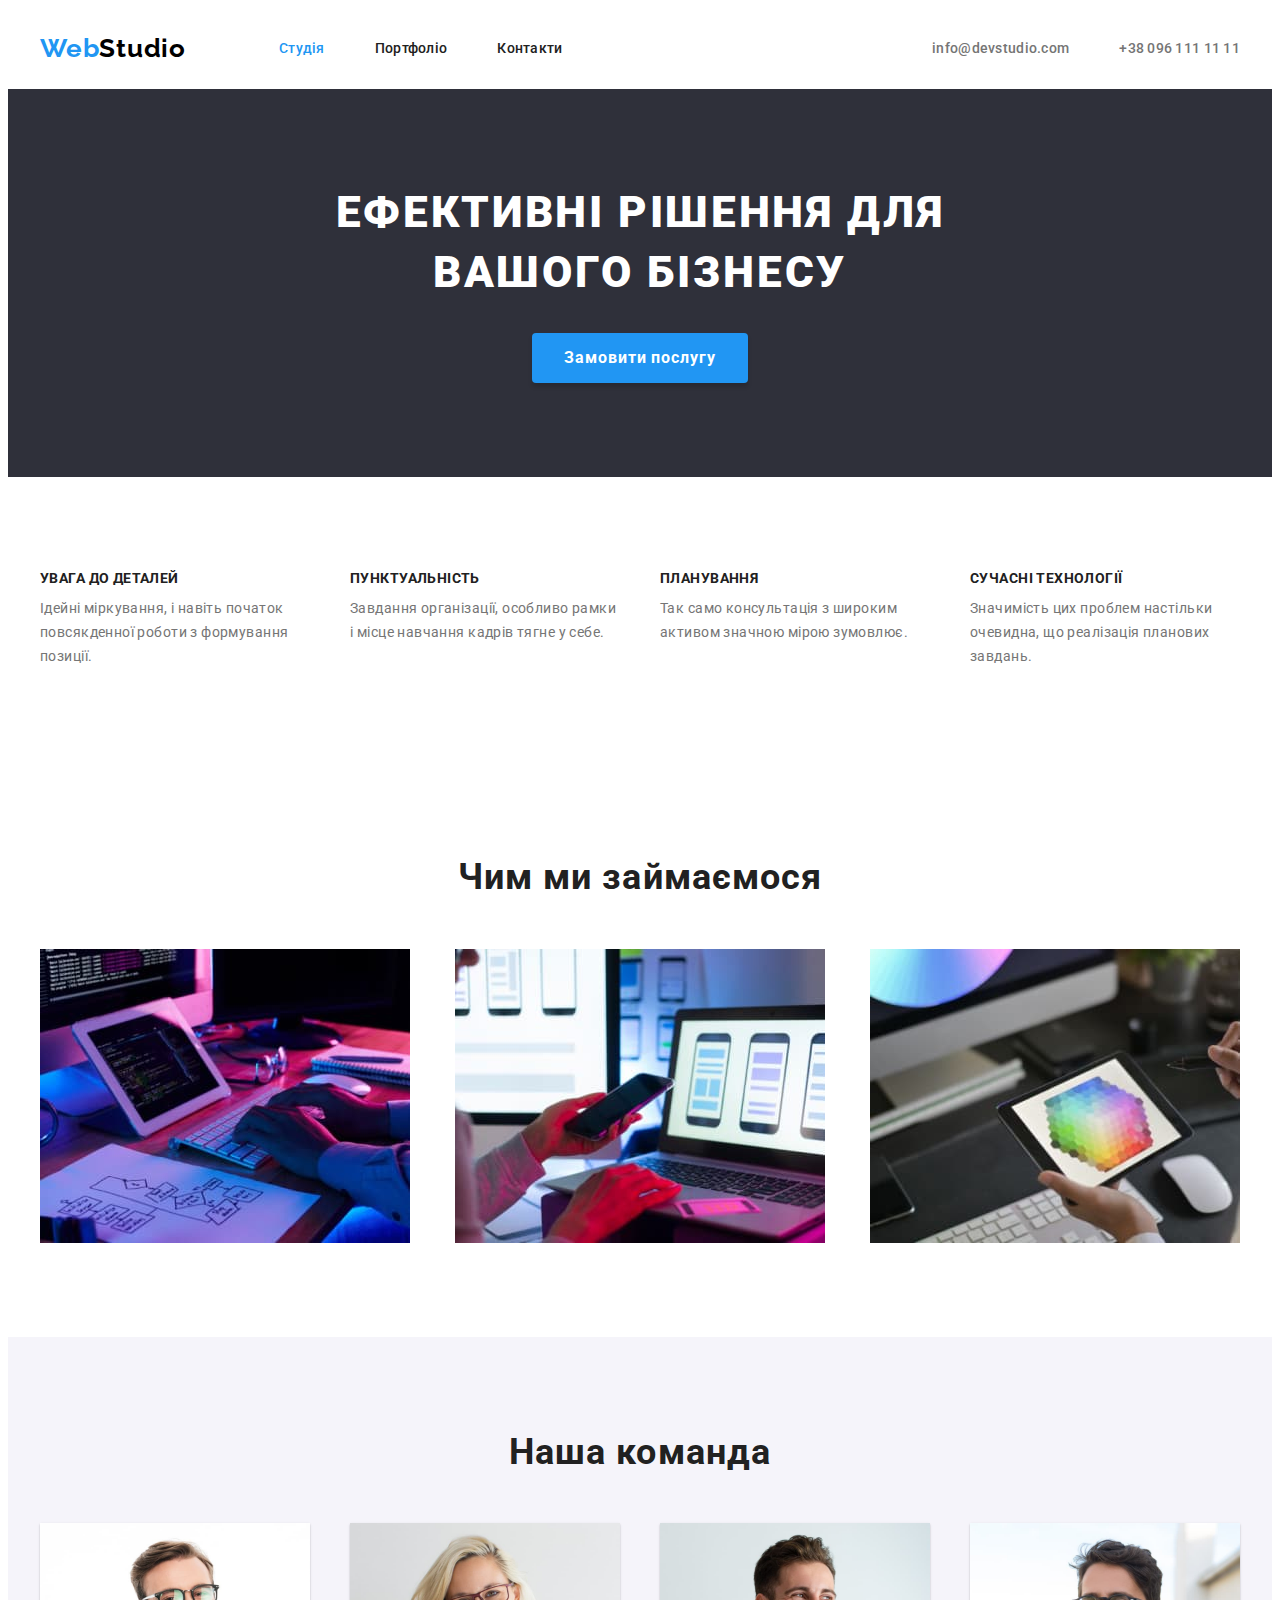
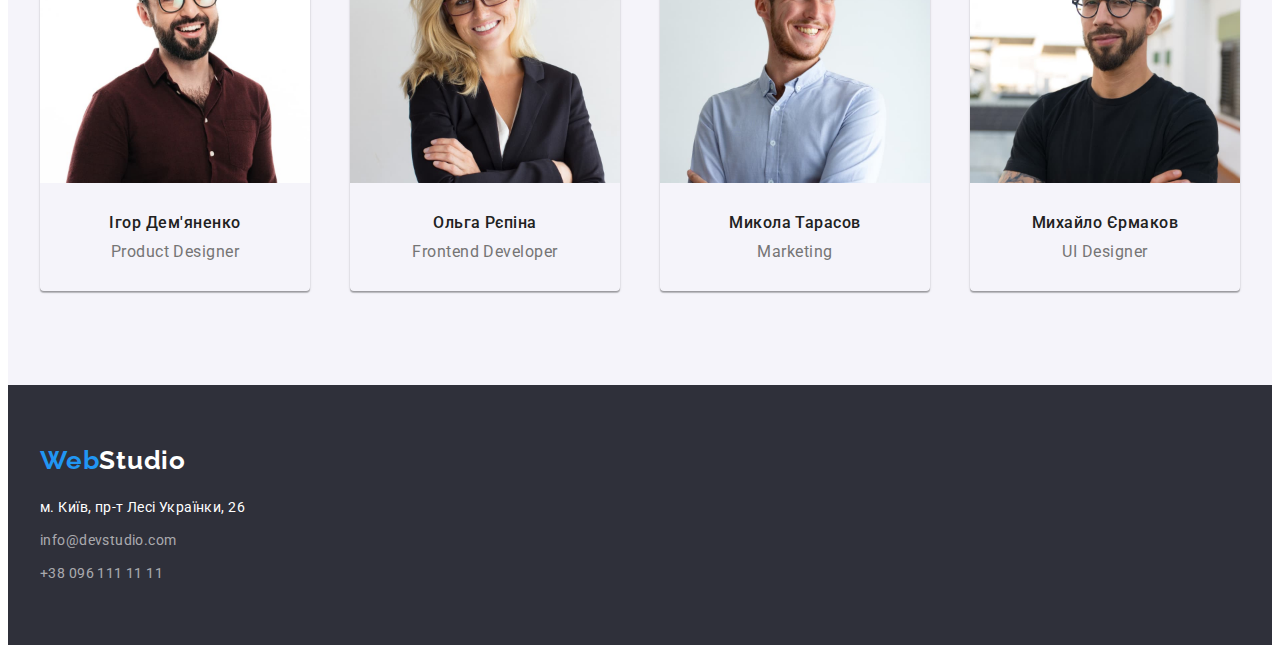
==== commit 9ba24f2f: "3" ====
--- a/index.html
+++ b/index.html
@@ -69,7 +69,7 @@
       <!--Advantages-->
       <section class="section">
         <div class="container">
-          <h2 class="subject caption-hiden">Переваги</h2>
+          <h2 class="subject visually-hidden">Переваги</h2>
           <ul class="adv-list list-none">
             <li class="item">
               <h3 class="heading">УВАГА ДО ДЕТАЛЕЙ</h3>
@@ -119,6 +119,7 @@
             <li class="item">
               <a href="#" class="link-none">
                 <img
+                  class="picture"
                   src="./images/box2.jpg"
                   alt="Дизайн та верстка"
                   width="370"
@@ -128,6 +129,7 @@
             <li class="item">
               <a href="" class="link-none">
                 <img
+                  class="picture"
                   src="./images/box3.jpg"
                   alt="Створення оригінальних стилів"
                   width="370"
--- a/css/styles.css
+++ b/css/styles.css
@@ -23,7 +23,17 @@
   --footer-background-color: #2f303a;
   --team-background-color: #f5f4fa;
   /* gap */
-  --gap-width: 30px;
+  --cart-gap: 30px;
+  /* button */
+  --button-border: 1 solid transparent;
+  --button-radius: 4px;
+  --button-shadow: 0px 3px 1px rgba(0, 0, 0, 0.1),
+    0px 1px 2px rgba(0, 0, 0, 0.08), 0px 2px 2px rgba(0, 0, 0, 0.12);
+  --button-hero-shadow: 0px 4px 4px rgba(0, 0, 0, 0.15);
+  /* team */
+  --team-shadow: 0px 1px 3px rgba(0, 0, 0, 0.12),
+    0px 1px 1px rgba(0, 0, 0, 0.14), 0px 2px 1px rgba(0, 0, 0, 0.2);
+  --team-radius: 0px 0px 4px 4px;
 }
 
 .list-none {
@@ -56,6 +66,18 @@
   margin: 0;
 }
 
+img {
+  /* display: block; */
+  /* max-width: 100%; */
+  /* height: auto; */
+}
+
+.picture {
+  display: block;
+  max-width: 100%;
+  height: auto;
+}
+
 .container {
   width: 1200px;
   padding-left: 15px;
@@ -185,6 +207,12 @@
 
   color: var(--btn-text-alternative-color);
   background-color: var(--btn-background-secondary-color);
+
+  border: var(--button-border);
+  border-radius: var(--button-radius);
+  box-shadow: var(--button-hero-shadow);
+
+  padding: 10px 32px;
 }
 
 .btn:hover,
@@ -193,8 +221,7 @@
   background-color: var(--btn-background-color);
 }
 
-.caption-hiden {
-  /* display: none; */
+.visually-hidden {
   position: absolute;
   width: 1px;
   height: 1px;
@@ -229,11 +256,16 @@
   letter-spacing: 0.03em;
 }
 
+.team-list .link-none {
+  display: block;
+
+  margin-bottom: 30px;
+}
+
 .fio {
-  margin-top: 30px;
+  font-weight: 500;
+
   margin-bottom: 10px;
-
-  font-weight: 500;
 }
 
 .fio,
@@ -260,23 +292,6 @@
   width: 270px;
 }
 
-.do-list .item,
-.team-list .item {
-  font-size: 0;
-}
-/* .page-footer .list-none,
-.page-footer .item  */
-
-.do-list .picture,
-.team-list .picture {
-  font-size: 14px;
-}
-/* .footer-link */
-
-/* .team-list .picture {
-  margin-bottom: 30px;
-} */
-
 .team {
   background-color: var(--team-background-color);
 }
@@ -286,11 +301,25 @@
   justify-content: space-between;
 }
 
-/* .team-list .link-none {
-  margin-bottom: 30px;
-} */
+.team-list > .item {
+  box-shadow: var(--team-shadow);
+  border-radius: var(--team-radius);
+
+  padding-bottom: 30px;
+}
 
 /* Section body portfolio.html */
+
+.filter {
+  display: flex;
+  margin-bottom: 50px;
+  justify-content: center;
+}
+
+.filter > .item + .item {
+  margin-left: 8px;
+}
+
 .btn-portfolio {
   cursor: pointer;
 
@@ -303,12 +332,43 @@
 
   color: var(--btn-text-color);
   background-color: var(--btn-background-color);
+
+  padding: 6px 22px;
+
+  border: var(--button-border);
+  border-radius: var(--button-radius);
 }
 
 .btn-portfolio:hover,
 .btn-portfolio:focus {
   color: var(--btn-text-alternative-color);
   background-color: var(--btn-background-secondary-color);
+
+  box-shadow: var(--button-shadow);
+}
+
+.card-list {
+  display: flex;
+  flex-wrap: wrap;
+
+  margin-left: calc(-1 * var(--cart-gap));
+  margin-top: calc(-1 * var(--cart-gap));
+}
+
+.card-list > .item {
+  flex-basis: calc(100% / 3 - var(--cart-gap));
+
+  margin-left: var(--cart-gap);
+  margin-top: var(--cart-gap);
+  padding-bottom: 20px;
+
+  border: 1px solid #eeeeee;
+  outline: hidden;
+}
+
+.card-list .link-none {
+  display: block;
+  margin-bottom: 20px;
 }
 
 .card-caption {
@@ -317,12 +377,19 @@
   line-height: 2;
   letter-spacing: 0.06em;
   color: var(--text-title-color);
+
+  margin-bottom: 4px;
+  padding-left: 24px;
+  padding-right: 24px;
 }
 
 .card-txt {
   font-size: 16px;
   line-height: 1.88;
   letter-spacing: 0.03em;
+
+  padding-left: 24px;
+  padding-right: 24px;
 }
 
 /* Section Footer */
@@ -351,6 +418,7 @@
 }
 
 .footer-link {
+  display: block;
   font-style: normal;
   line-height: 1.71;
   letter-spacing: 0.03em;
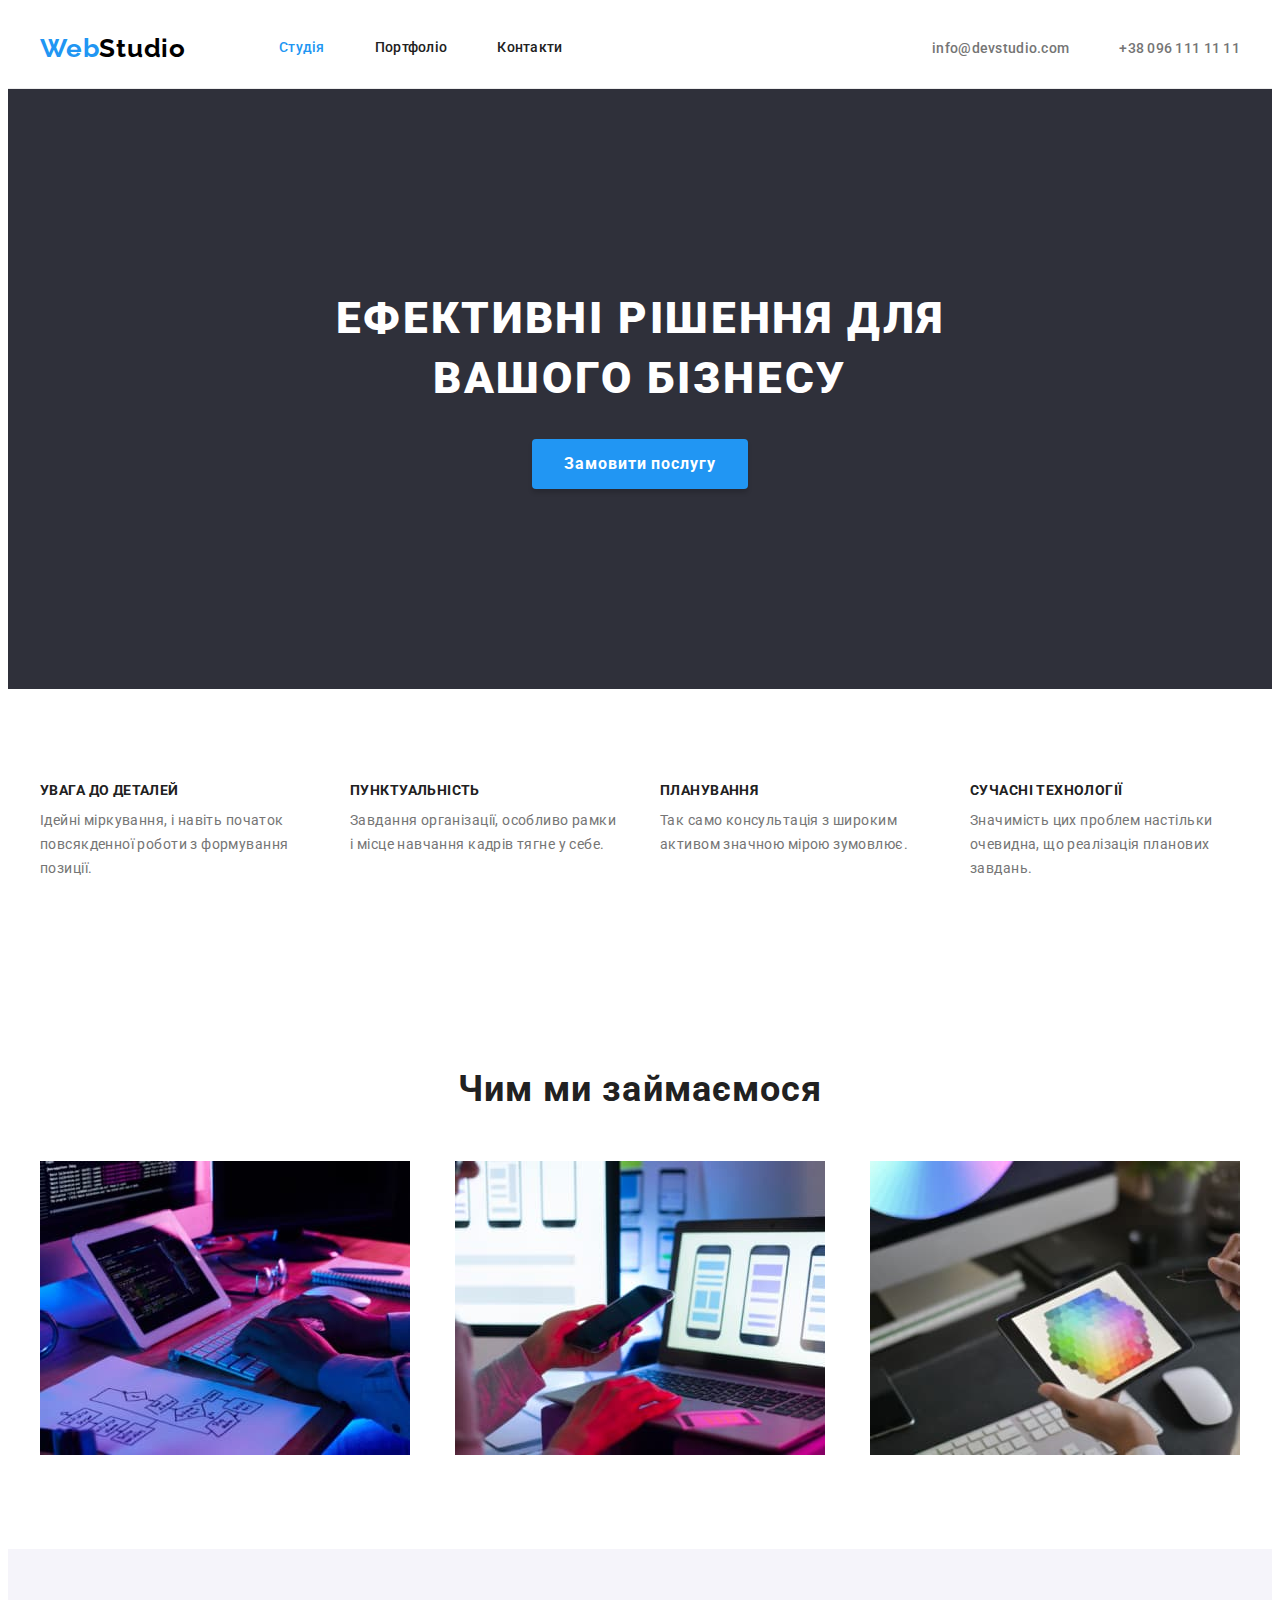
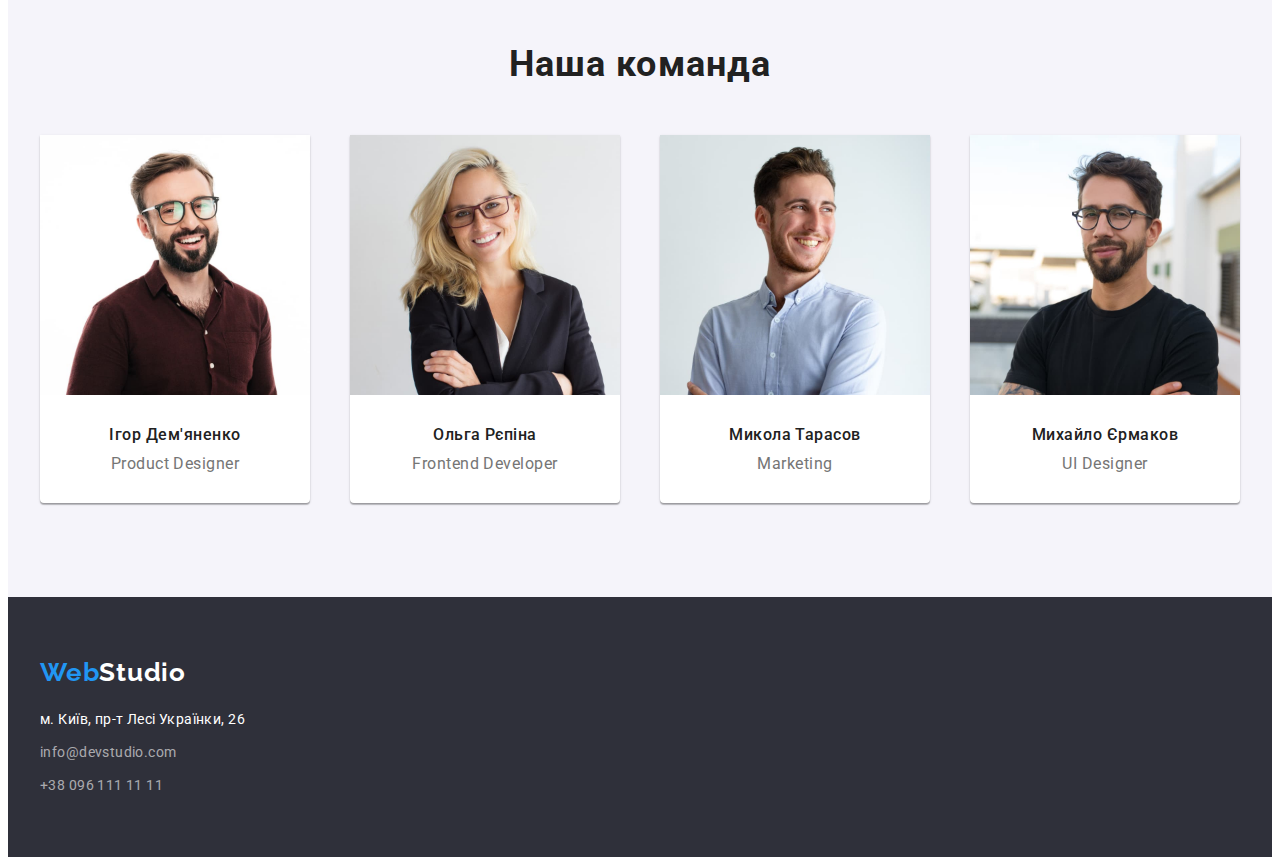
==== commit 81c2a2ca: "First check-poimt" ====
--- a/index.html
+++ b/index.html
@@ -1,222 +1,173 @@
 <!DOCTYPE html>
 <html lang="uk">
-  <head>
-    <meta charset="UTF-8" />
-    <meta http-equiv="X-UA-Compatible" content="IE=edge" />
-    <meta name="viewport" content="width=device-width, initial-scale=1.0" />
-    <title>Студія</title>
-    <link rel="preconnect" href="https://fonts.googleapis.com" />
-    <link rel="preconnect" href="https://fonts.gstatic.com" crossorigin />
-    <link
-      href="https://fonts.googleapis.com/css2?family=Raleway:wght@700&family=Roboto:wght@400;500;700;900&display=swap"
-      rel="stylesheet" />
 
-    <link
-      rel="stylesheet"
-      href="https://cdnjs.cloudflare.com/ajax/libs/modern-normalize/1.1.0/modern-normalize.min.css"
-      integrity="sha512-wpPYUAdjBVSE4KJnH1VR1HeZfpl1ub8YT/NKx4PuQ5NmX2tKuGu6U/JRp5y+Y8XG2tV+wKQpNHVUX03MfMFn9Q=="
-      crossorigin="anonymous"
-      referrerpolicy="no-referrer" />
+<head>
+  <meta charset="UTF-8" />
+  <meta http-equiv="X-UA-Compatible" content="IE=edge" />
+  <meta name="viewport" content="width=device-width, initial-scale=1.0" />
+  <title>Студія</title>
+  <link rel="preconnect" href="https://fonts.googleapis.com" />
+  <link rel="preconnect" href="https://fonts.gstatic.com" crossorigin />
+  <link href="https://fonts.googleapis.com/css2?family=Raleway:wght@700&family=Roboto:wght@400;500;700;900&display=swap"
+    rel="stylesheet" />
 
-    <link rel="stylesheet" href="./css/styles.css" />
-  </head>
+  <link rel="stylesheet" href="https://cdnjs.cloudflare.com/ajax/libs/modern-normalize/1.1.0/modern-normalize.min.css"
+    integrity="sha512-wpPYUAdjBVSE4KJnH1VR1HeZfpl1ub8YT/NKx4PuQ5NmX2tKuGu6U/JRp5y+Y8XG2tV+wKQpNHVUX03MfMFn9Q=="
+    crossorigin="anonymous" referrerpolicy="no-referrer" />
 
-  <body>
-    <header class="page-header">
-      <div class="container">
-        <a href="./index.html" class="logo link-none"
-          >Web<span class="logo-header">Studio</span></a
-        >
-        <nav>
-          <ul class="nav-list list-none">
-            <li class="item">
-              <a href="./index.html" class="current menu-link link-none"
-                >Студія</a
-              >
-            </li>
-            <li class="item">
-              <a href="./portfolio.html" class="menu-link link-none"
-                >Портфоліо</a
-              >
-            </li>
-            <li class="item">
-              <a href="" class="menu-link link-none">Контакти</a>
-            </li>
-          </ul>
-        </nav>
-        <ul class="list list-none">
+  <link rel="stylesheet" href="./css/styles.css" />
+</head>
+
+<body>
+  <header class="page-header">
+    <div class="container">
+      <a href="./index.html" class="logo link-none">Web<span class="logo-header">Studio</span></a>
+      <nav class="navigation">
+        <ul class="nav-list list-none">
           <li class="item">
-            <a href="mailto:info@devstudio.com" class="header-address link-none"
-              >info@devstudio.com</a
-            >
+            <a href="./index.html" class="current menu-link link-none">Студія</a>
           </li>
           <li class="item">
-            <a href="tel:+380961111111" class="header-address link-none"
-              >+38 096 111 11 11</a
-            >
+            <a href="./portfolio.html" class="menu-link link-none">Портфоліо</a>
+          </li>
+          <li class="item">
+            <a href="" class="menu-link link-none">Контакти</a>
+          </li>
+        </ul>
+      </nav>
+      <ul class="list list-none">
+        <li class="item">
+          <a href="mailto:info@devstudio.com" class="header-address link-none">info@devstudio.com</a>
+        </li>
+        <li class="item">
+          <a href="tel:+380961111111" class="header-address link-none">+38 096 111 11 11</a>
+        </li>
+      </ul>
+    </div>
+  </header>
+  <main class="all-background">
+    <!--Hero-->
+    <section class="hero ">
+      <div class="container">
+        <h1 class="hero-title">Ефективні рішення для<br />вашого бізнесу</h1>
+        <button type="button" class="btn">Замовити послугу</button>
+      </div>
+    </section>
+    <!--Advantages-->
+    <section class="section">
+      <div class="container">
+        <h2 class="subject visually-hidden">Переваги</h2>
+        <ul class="adv-list list-none">
+          <li class="item">
+            <h3 class="heading">УВАГА ДО ДЕТАЛЕЙ</h3>
+            <p class="bs-txt">
+              Ідейні міркування, і навіть початок повсякденної роботи з
+              формування позиції.
+            </p>
+          </li>
+          <li class="item">
+            <h3 class="heading">ПУНКТУАЛЬНІСТЬ</h3>
+            <p class="bs-txt">
+              Завдання організації, особливо рамки і місце навчання кадрів
+              тягне у себе.
+            </p>
+          </li>
+          <li class="item">
+            <h3 class="heading">ПЛАНУВАННЯ</h3>
+            <p class="bs-txt">
+              Так само консультація з широким активом значною мірою зумовлює.
+            </p>
+          </li>
+          <li class="item">
+            <h3 class="heading">СУЧАСНІ ТЕХНОЛОГІЇ</h3>
+            <p class="bs-txt">
+              Значимість цих проблем настільки очевидна, що реалізація
+              планових завдань.
+            </p>
           </li>
         </ul>
       </div>
-    </header>
-    <main class="all-background">
-      <!--Hero-->
-      <section class="hero section">
-        <div class="container">
-          <h1 class="hero-title">Ефективні рішення для<br />вашого бізнесу</h1>
-          <button type="button" class="btn">Замовити послугу</button>
-        </div>
-      </section>
-      <!--Advantages-->
-      <section class="section">
-        <div class="container">
-          <h2 class="subject visually-hidden">Переваги</h2>
-          <ul class="adv-list list-none">
-            <li class="item">
-              <h3 class="heading">УВАГА ДО ДЕТАЛЕЙ</h3>
-              <p class="bs-txt">
-                Ідейні міркування, і навіть початок повсякденної роботи з
-                формування позиції.
-              </p>
-            </li>
-            <li class="item">
-              <h3 class="heading">ПУНКТУАЛЬНІСТЬ</h3>
-              <p class="bs-txt">
-                Завдання організації, особливо рамки і місце навчання кадрів
-                тягне у себе.
-              </p>
-            </li>
-            <li class="item">
-              <h3 class="heading">ПЛАНУВАННЯ</h3>
-              <p class="bs-txt">
-                Так само консультація з широким активом значною мірою зумовлює.
-              </p>
-            </li>
-            <li class="item">
-              <h3 class="heading">СУЧАСНІ ТЕХНОЛОГІЇ</h3>
-              <p class="bs-txt">
-                Значимість цих проблем настільки очевидна, що реалізація
-                планових завдань.
-              </p>
-            </li>
-          </ul>
-        </div>
-      </section>
-      <!--What are we doing-->
-      <section class="section">
-        <div class="container">
-          <h2 class="subject">Чим ми займаємося</h2>
-          <ul class="do-list list-none">
-            <li class="item">
-              <a href="" class="link-none">
-                <img
-                  class="picture"
-                  src="./images/box1.jpg"
-                  alt="Розробка програм"
-                  width="370"
-                  height="294" />
-              </a>
-            </li>
-            <li class="item">
-              <a href="#" class="link-none">
-                <img
-                  class="picture"
-                  src="./images/box2.jpg"
-                  alt="Дизайн та верстка"
-                  width="370"
-                  height="294" />
-              </a>
-            </li>
-            <li class="item">
-              <a href="" class="link-none">
-                <img
-                  class="picture"
-                  src="./images/box3.jpg"
-                  alt="Створення оригінальних стилів"
-                  width="370"
-                  height="294" />
-              </a>
-            </li>
-          </ul>
-        </div>
-      </section>
-      <!--Our team-->
-      <section class="section team">
-        <div class="container">
-          <h2 class="subject">Наша команда</h2>
-          <ul class="team-list list-none">
-            <li class="item">
-              <a href="" class="link-none">
-                <img
-                  class="picture"
-                  src="./images/demianenko.jpg"
-                  alt="Дизайнер проекту Ігор Дем'яненко"
-                  width="270"
-                  height="260" />
-              </a>
-              <h3 class="fio">Ігор Дем'яненко</h3>
-              <p class="txt" lang="en">Product Designer</p>
-            </li>
-            <li class="item">
-              <a href="" class="link-none">
-                <img
-                  class="picture"
-                  src="./images/repina.jpg"
-                  alt="Розробник Ольга Рєпіна"
-                  width="270"
-                  height="260" />
-              </a>
-              <h3 class="fio">Ольга Рєпіна</h3>
-              <p class="txt" lang="en">Frontend Developer</p>
-            </li>
-            <li class="item">
-              <a href="" class="link-none">
-                <img
-                  class="picture"
-                  src="./images/tarasov.jpg"
-                  alt="Маркетолог Микола Тарасов"
-                  width="270"
-                  height="260" />
-              </a>
-              <h3 class="fio">Микола Тарасов</h3>
-              <p class="txt" lang="en">Marketing</p>
-            </li>
-            <li class="item">
-              <a href="" class="link-none">
-                <img
-                  class="picture"
-                  src="./images/ermakov.jpg"
-                  alt="Дизайнер інтерфейсу Михайло Єрмаков"
-                  width="270"
-                  height="260" />
-              </a>
-              <h3 class="fio">Михайло Єрмаков</h3>
-              <p class="txt" lang="en">UI Designer</p>
-            </li>
-          </ul>
-        </div>
-      </section>
-    </main>
-    <footer class="page-footer">
+    </section>
+    <!--What are we doing-->
+    <section class="section">
       <div class="container">
-        <a href="./index.html" class="logo link-none"
-          >Web<span class="logo-footer">Studio</span></a
-        >
-        <address>
-          <p class="footer-text">м. Київ, пр-т Лесі Українки, 26</p>
-          <ul class="list-none">
-            <li class="item">
-              <a href="mailto:info@devstudio.com" class="footer-link link-none"
-                >info@devstudio.com</a
-              >
-            </li>
-            <li class="item">
-              <a href="tel:+380961111111" class="footer-link link-none"
-                >+38 096 111 11 11</a
-              >
-            </li>
-          </ul>
-        </address>
+        <h2 class="subject">Чим ми займаємося</h2>
+        <ul class="do-list list-none">
+          <li class="item">
+            <a href="" class="link-none">
+              <img class="picture" src="./images/box1.jpg" alt="Розробка програм" width="370" height="294" />
+            </a>
+          </li>
+          <li class="item">
+            <a href="#" class="link-none">
+              <img class="picture" src="./images/box2.jpg" alt="Дизайн та верстка" width="370" height="294" />
+            </a>
+          </li>
+          <li class="item">
+            <a href="" class="link-none">
+              <img class="picture" src="./images/box3.jpg" alt="Створення оригінальних стилів" width="370"
+                height="294" />
+            </a>
+          </li>
+        </ul>
       </div>
-    </footer>
-  </body>
-</html>
+    </section>
+    <!--Our team-->
+    <section class="section team">
+      <div class="container">
+        <h2 class="subject">Наша команда</h2>
+        <ul class="team-list list-none">
+          <li class="item">
+            <a href="" class="link-none">
+              <img class="picture" src="./images/demianenko.jpg" alt="Дизайнер проекту Ігор Дем'яненко" width="270"
+                height="260" />
+            </a>
+            <h3 class="fio">Ігор Дем'яненко</h3>
+            <p class="txt" lang="en">Product Designer</p>
+          </li>
+          <li class="item">
+            <a href="" class="link-none">
+              <img class="picture" src="./images/repina.jpg" alt="Розробник Ольга Рєпіна" width="270" height="260" />
+            </a>
+            <h3 class="fio">Ольга Рєпіна</h3>
+            <p class="txt" lang="en">Frontend Developer</p>
+          </li>
+          <li class="item">
+            <a href="" class="link-none">
+              <img class="picture" src="./images/tarasov.jpg" alt="Маркетолог Микола Тарасов" width="270"
+                height="260" />
+            </a>
+            <h3 class="fio">Микола Тарасов</h3>
+            <p class="txt" lang="en">Marketing</p>
+          </li>
+          <li class="item">
+            <a href="" class="link-none">
+              <img class="picture" src="./images/ermakov.jpg" alt="Дизайнер інтерфейсу Михайло Єрмаков" width="270"
+                height="260" />
+            </a>
+            <h3 class="fio">Михайло Єрмаков</h3>
+            <p class="txt" lang="en">UI Designer</p>
+          </li>
+        </ul>
+      </div>
+    </section>
+  </main>
+  <footer class="page-footer">
+    <div class="container">
+      <a href="./index.html" class="logo link-none">Web<span class="logo-footer">Studio</span></a>
+      <address>
+        <p class="footer-text">м. Київ, пр-т Лесі Українки, 26</p>
+        <ul class="list-none">
+          <li class="item">
+            <a href="mailto:info@devstudio.com" class="footer-link link-none">info@devstudio.com</a>
+          </li>
+          <li class="item">
+            <a href="tel:+380961111111" class="footer-link link-none">+38 096 111 11 11</a>
+          </li>
+        </ul>
+      </address>
+    </div>
+  </footer>
+</body>
+
+</html>--- a/css/styles.css
+++ b/css/styles.css
@@ -66,16 +66,10 @@
   margin: 0;
 }
 
-img {
-  /* display: block; */
-  /* max-width: 100%; */
-  /* height: auto; */
-}
-
 .picture {
   display: block;
-  max-width: 100%;
-  height: auto;
+  /* max-width: 100%;
+  height: auto; */
 }
 
 .container {
@@ -86,9 +80,18 @@
   margin-right: auto;
 }
 
+/* Section Header */
+
+.page-header {
+  border-bottom: 1px solid #ececec;
+}
+
+.navigation {
+  margin-left: 93px;
+}
+
 .nav-list {
   display: flex;
-  margin-left: 93px;
 }
 
 .page-header .list {
@@ -99,20 +102,24 @@
 .page-header .list > .item + .item {
   margin-left: 50px;
 }
-/* Section Header */
+
 .page-header .container {
   display: flex;
   align-items: center;
 }
 
 .nav-list > .item {
+  display: block;
+}
+
+.nav-list > .item + .item {
+  margin-left: 50px;
+}
+
+.nav-list .menu-link {
   display: block;
   padding-top: 32px;
   padding-bottom: 32px;
-}
-
-.nav-list > .item + .item {
-  margin-left: 50px;
 }
 
 .logo {
@@ -175,6 +182,9 @@
 }
 
 .hero {
+  padding-top: 200px;
+  padding-bottom: 200px;
+
   background-color: var(--footer-background-color);
 }
 
@@ -189,7 +199,7 @@
   font-size: 44px;
   line-height: 1.36;
   letter-spacing: 0.06em;
-  text-align: center;
+  /* text-align: center; */
   text-transform: uppercase;
 
   color: var(--text-secondary-alternative-color);
@@ -302,6 +312,8 @@
 }
 
 .team-list > .item {
+  background-color: var(--background-color);
+
   box-shadow: var(--team-shadow);
   border-radius: var(--team-radius);
 
@@ -312,8 +324,9 @@
 
 .filter {
   display: flex;
+  justify-content: center;
+
   margin-bottom: 50px;
-  justify-content: center;
 }
 
 .filter > .item + .item {
@@ -360,15 +373,18 @@
 
   margin-left: var(--cart-gap);
   margin-top: var(--cart-gap);
-  padding-bottom: 20px;
-
-  border: 1px solid #eeeeee;
-  outline: hidden;
 }
 
 .card-list .link-none {
   display: block;
-  margin-bottom: 20px;
+}
+
+.card-footer {
+  border-left: 1px solid #eeeeee;
+  border-right: 1px solid #eeeeee;
+  border-bottom: 1px solid #eeeeee;
+
+  padding: 20px 24px;
 }
 
 .card-caption {
@@ -379,27 +395,20 @@
   color: var(--text-title-color);
 
   margin-bottom: 4px;
-  padding-left: 24px;
-  padding-right: 24px;
 }
 
 .card-txt {
   font-size: 16px;
   line-height: 1.88;
   letter-spacing: 0.03em;
-
-  padding-left: 24px;
-  padding-right: 24px;
 }
 
 /* Section Footer */
 .page-footer {
-  background-color: var(--footer-background-color);
-}
-
-.page-footer > .container {
   padding-top: 60px;
   padding-bottom: 60px;
+
+  background-color: var(--footer-background-color);
 }
 
 .page-footer .logo {
@@ -417,8 +426,13 @@
   color: var(--text-secondary-alternative-color);
 }
 
+.page-footer .item:not(:last-child) {
+  margin-bottom: 9px;
+}
+
 .footer-link {
   display: block;
+
   font-style: normal;
   line-height: 1.71;
   letter-spacing: 0.03em;
@@ -430,13 +444,3 @@
 .footer-link:focus {
   color: var(--link-alternative-color);
 }
-
-/* .page-footer .list-none,
-.page-footer .item, */
-/* .footer-link {
-  display: block;
-} */
-
-.page-footer .item:not(:last-child) {
-  margin-bottom: 9px;
-}
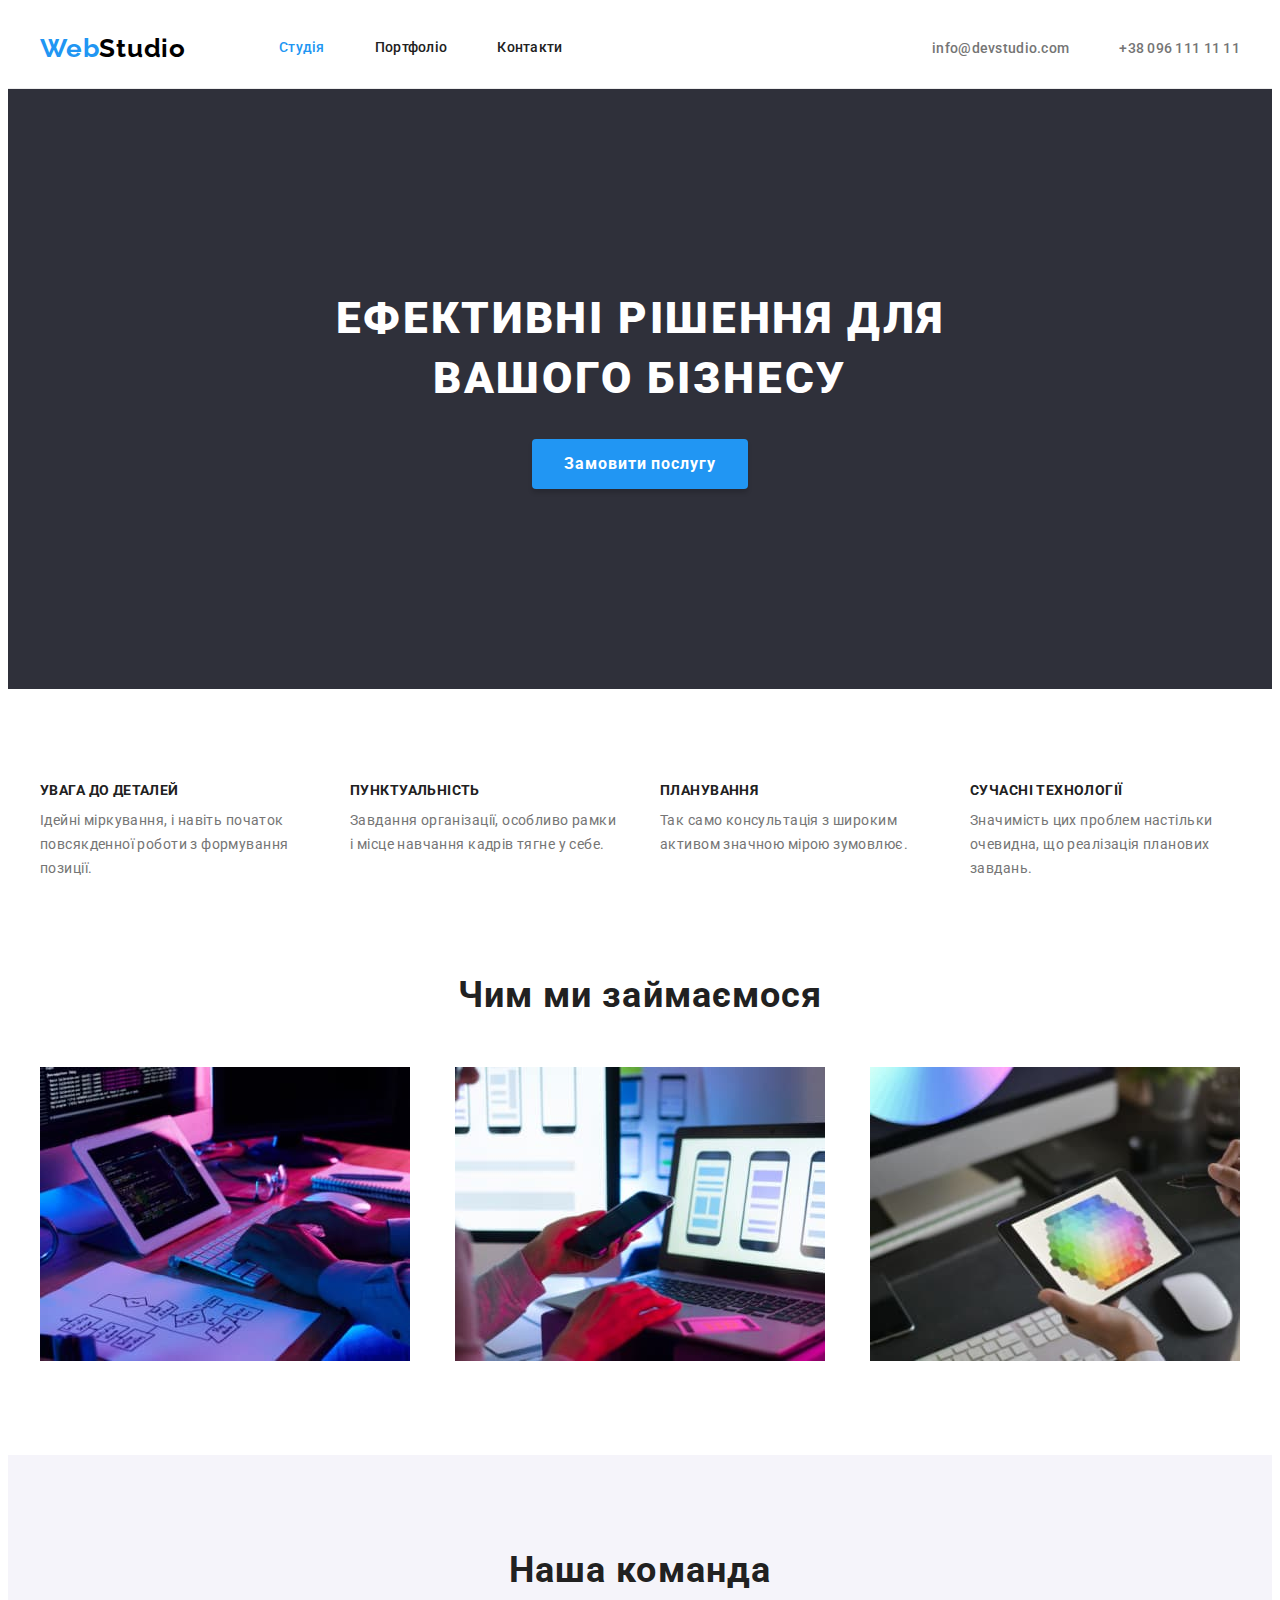
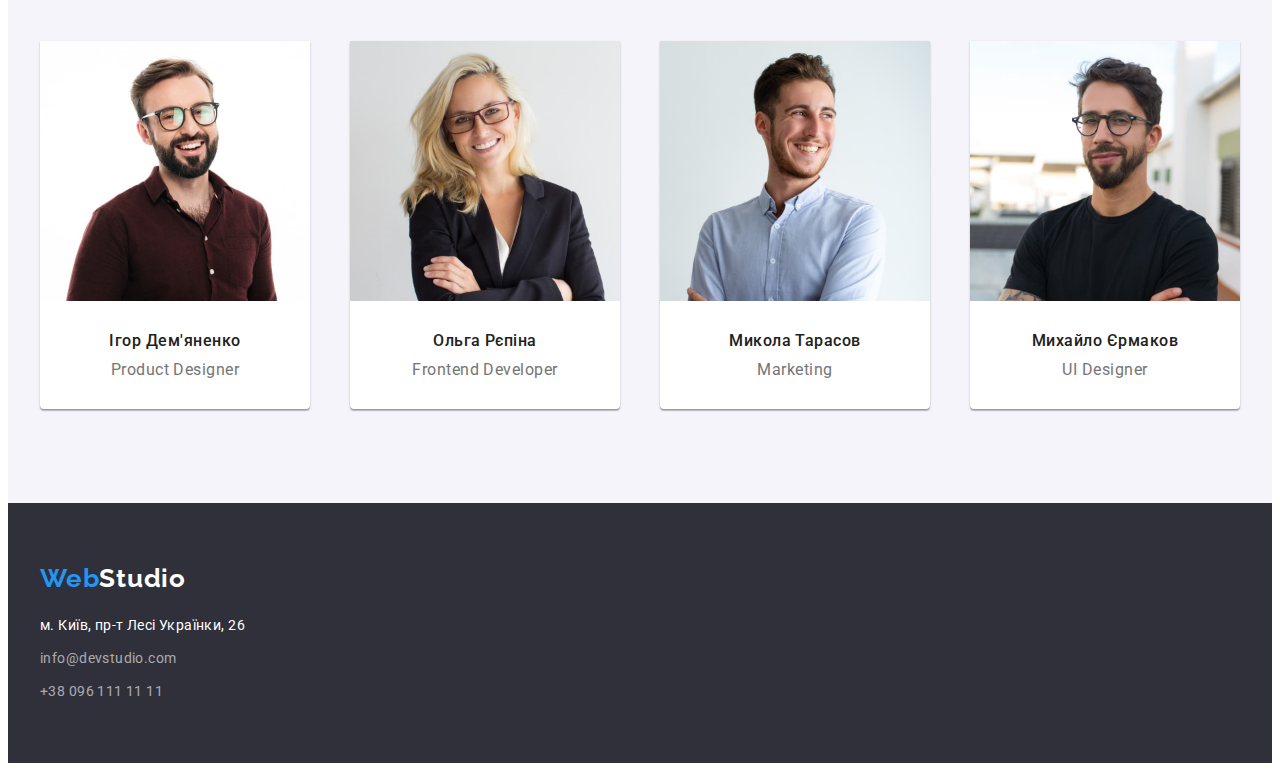
==== commit a372ba5c: "Finished" ====
--- a/index.html
+++ b/index.html
@@ -54,7 +54,7 @@
       </div>
     </section>
     <!--Advantages-->
-    <section class="section">
+    <section class="section padding_blank">
       <div class="container">
         <h2 class="subject visually-hidden">Переваги</h2>
         <ul class="adv-list list-none">
--- a/css/styles.css
+++ b/css/styles.css
@@ -66,171 +66,6 @@
   margin: 0;
 }
 
-.picture {
-  display: block;
-  /* max-width: 100%;
-  height: auto; */
-}
-
-.container {
-  width: 1200px;
-  padding-left: 15px;
-  padding-right: 15px;
-  margin-left: auto;
-  margin-right: auto;
-}
-
-/* Section Header */
-
-.page-header {
-  border-bottom: 1px solid #ececec;
-}
-
-.navigation {
-  margin-left: 93px;
-}
-
-.nav-list {
-  display: flex;
-}
-
-.page-header .list {
-  display: flex;
-  margin-left: auto;
-}
-
-.page-header .list > .item + .item {
-  margin-left: 50px;
-}
-
-.page-header .container {
-  display: flex;
-  align-items: center;
-}
-
-.nav-list > .item {
-  display: block;
-}
-
-.nav-list > .item + .item {
-  margin-left: 50px;
-}
-
-.nav-list .menu-link {
-  display: block;
-  padding-top: 32px;
-  padding-bottom: 32px;
-}
-
-.logo {
-  font-family: 'Raleway', sans-serif;
-  font-weight: 700;
-  font-size: 26px;
-  line-height: 1.19;
-  letter-spacing: 0.03em;
-
-  color: var(--logo-first-color);
-}
-
-.logo-header {
-  color: var(--logo-secondary-color);
-}
-
-.logo-footer {
-  color: var(--logo-alternative-color);
-}
-
-.menu-link {
-  font-weight: 500;
-  line-height: 1.14;
-  letter-spacing: 0.02em;
-
-  color: var(--link-color);
-}
-
-.menu-link:hover,
-.menu-link:focus {
-  color: var(--link-alternative-color);
-}
-
-.menu-link.current {
-  color: var(--link-alternative-color);
-}
-
-.menu-link.current:hover,
-.menu-link.current:focus {
-  color: var(--link-color);
-}
-
-.header-address {
-  font-weight: 500;
-  line-height: 1.14;
-  letter-spacing: 0.02em;
-
-  color: var(--link-secondary-color);
-}
-
-.header-address:hover,
-.header-address:focus {
-  color: var(--link-alternative-color);
-}
-
-/* Section body index.html */
-.section {
-  padding-top: 94px;
-  padding-bottom: 94px;
-}
-
-.hero {
-  padding-top: 200px;
-  padding-bottom: 200px;
-
-  background-color: var(--footer-background-color);
-}
-
-.hero > .container {
-  text-align: center;
-}
-
-.hero-title {
-  margin-bottom: 30px;
-
-  font-weight: 900;
-  font-size: 44px;
-  line-height: 1.36;
-  letter-spacing: 0.06em;
-  /* text-align: center; */
-  text-transform: uppercase;
-
-  color: var(--text-secondary-alternative-color);
-}
-
-.btn {
-  cursor: pointer;
-
-  font-family: inherit;
-  font-weight: 700;
-  font-size: 16px;
-  line-height: 1.88;
-  letter-spacing: 0.06em;
-  text-align: center;
-
-  color: var(--btn-text-alternative-color);
-  background-color: var(--btn-background-secondary-color);
-
-  border: var(--button-border);
-  border-radius: var(--button-radius);
-  box-shadow: var(--button-hero-shadow);
-
-  padding: 10px 32px;
-}
-
-.btn:hover,
-.btn:focus {
-  color: var(--btn-text-color);
-  background-color: var(--btn-background-color);
-}
-
 .visually-hidden {
   position: absolute;
   width: 1px;
@@ -244,6 +79,175 @@
   overflow: hidden;
 }
 
+.picture {
+  display: block;
+  /* max-width: 100%;
+  height: auto; */
+}
+
+.container {
+  width: 1200px;
+  padding-left: 15px;
+  padding-right: 15px;
+  margin-left: auto;
+  margin-right: auto;
+}
+
+/* Section Header */
+
+.page-header {
+  border-bottom: 1px solid #ececec;
+}
+
+.navigation {
+  margin-left: 93px;
+}
+
+.nav-list {
+  display: flex;
+}
+
+.page-header .list {
+  display: flex;
+  margin-left: auto;
+}
+
+.page-header .list > .item + .item {
+  margin-left: 50px;
+}
+
+.page-header .container {
+  display: flex;
+  align-items: center;
+}
+
+.nav-list > .item {
+  display: block;
+}
+
+.nav-list > .item + .item {
+  margin-left: 50px;
+}
+
+.nav-list .menu-link {
+  display: block;
+  padding-top: 32px;
+  padding-bottom: 32px;
+}
+
+.logo {
+  font-family: 'Raleway', sans-serif;
+  font-weight: 700;
+  font-size: 26px;
+  line-height: 1.19;
+  letter-spacing: 0.03em;
+
+  color: var(--logo-first-color);
+}
+
+.logo-header {
+  color: var(--logo-secondary-color);
+}
+
+.logo-footer {
+  color: var(--logo-alternative-color);
+}
+
+.menu-link {
+  font-weight: 500;
+  line-height: 1.14;
+  letter-spacing: 0.02em;
+
+  color: var(--link-color);
+}
+
+.menu-link:hover,
+.menu-link:focus {
+  color: var(--link-alternative-color);
+}
+
+.menu-link.current {
+  color: var(--link-alternative-color);
+}
+
+.menu-link.current:hover,
+.menu-link.current:focus {
+  color: var(--link-color);
+}
+
+.header-address {
+  font-weight: 500;
+  line-height: 1.14;
+  letter-spacing: 0.02em;
+
+  color: var(--link-secondary-color);
+}
+
+.header-address:hover,
+.header-address:focus {
+  color: var(--link-alternative-color);
+}
+
+/* Section body index.html */
+.section {
+  padding-top: 94px;
+  padding-bottom: 94px;
+}
+
+.hero {
+  padding-top: 200px;
+  padding-bottom: 200px;
+
+  background-color: var(--footer-background-color);
+}
+
+.hero > .container {
+  text-align: center;
+}
+
+.hero-title {
+  margin-bottom: 30px;
+
+  font-weight: 900;
+  font-size: 44px;
+  line-height: 1.36;
+  letter-spacing: 0.06em;
+  /* text-align: center; */
+  text-transform: uppercase;
+
+  color: var(--text-secondary-alternative-color);
+}
+
+.btn {
+  cursor: pointer;
+
+  font-family: inherit;
+  font-weight: 700;
+  font-size: 16px;
+  line-height: 1.88;
+  letter-spacing: 0.06em;
+  text-align: center;
+
+  color: var(--btn-text-alternative-color);
+  background-color: var(--btn-background-secondary-color);
+
+  border: var(--button-border);
+  border-radius: var(--button-radius);
+  box-shadow: var(--button-hero-shadow);
+
+  padding: 10px 32px;
+}
+
+.btn:hover,
+.btn:focus {
+  color: var(--btn-text-color);
+  background-color: var(--btn-background-color);
+}
+
+.section.padding_blank {
+  padding-bottom: 0;
+}
+
 .subject {
   margin-bottom: 50px;
 
